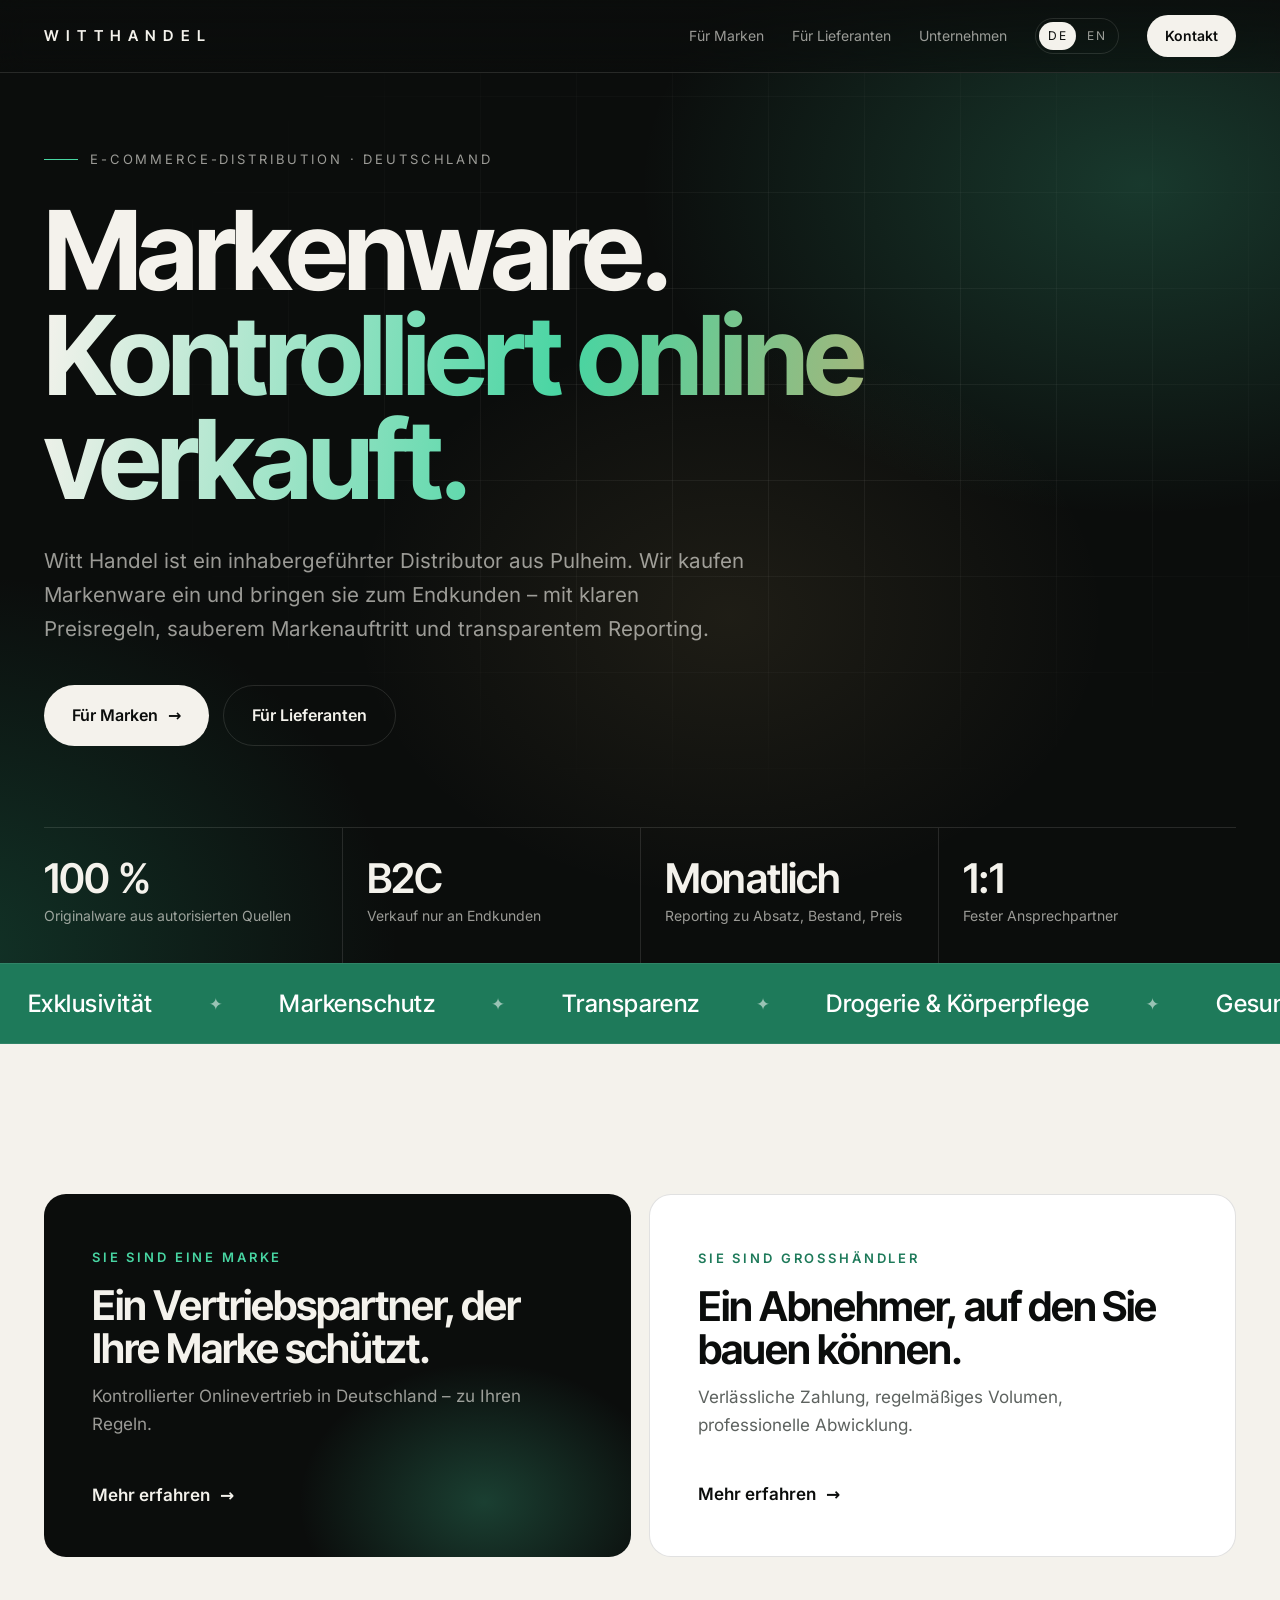
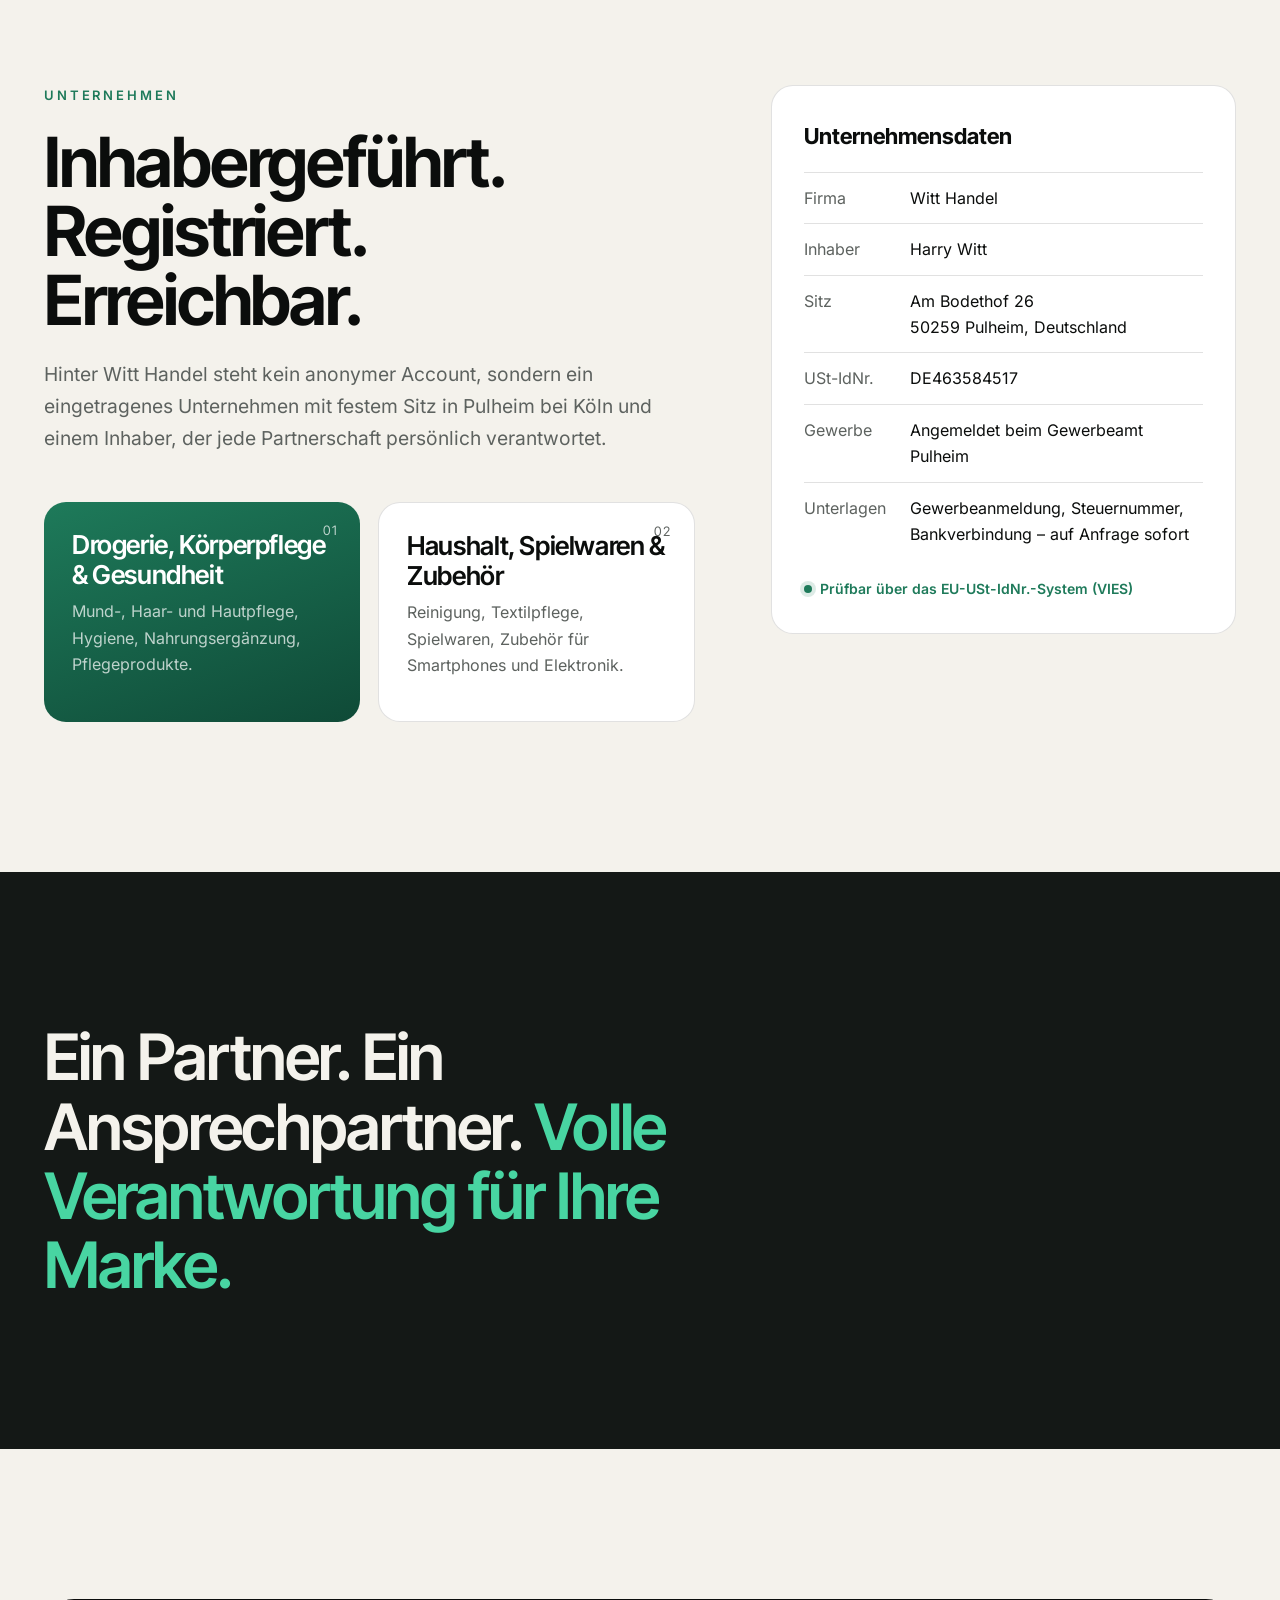
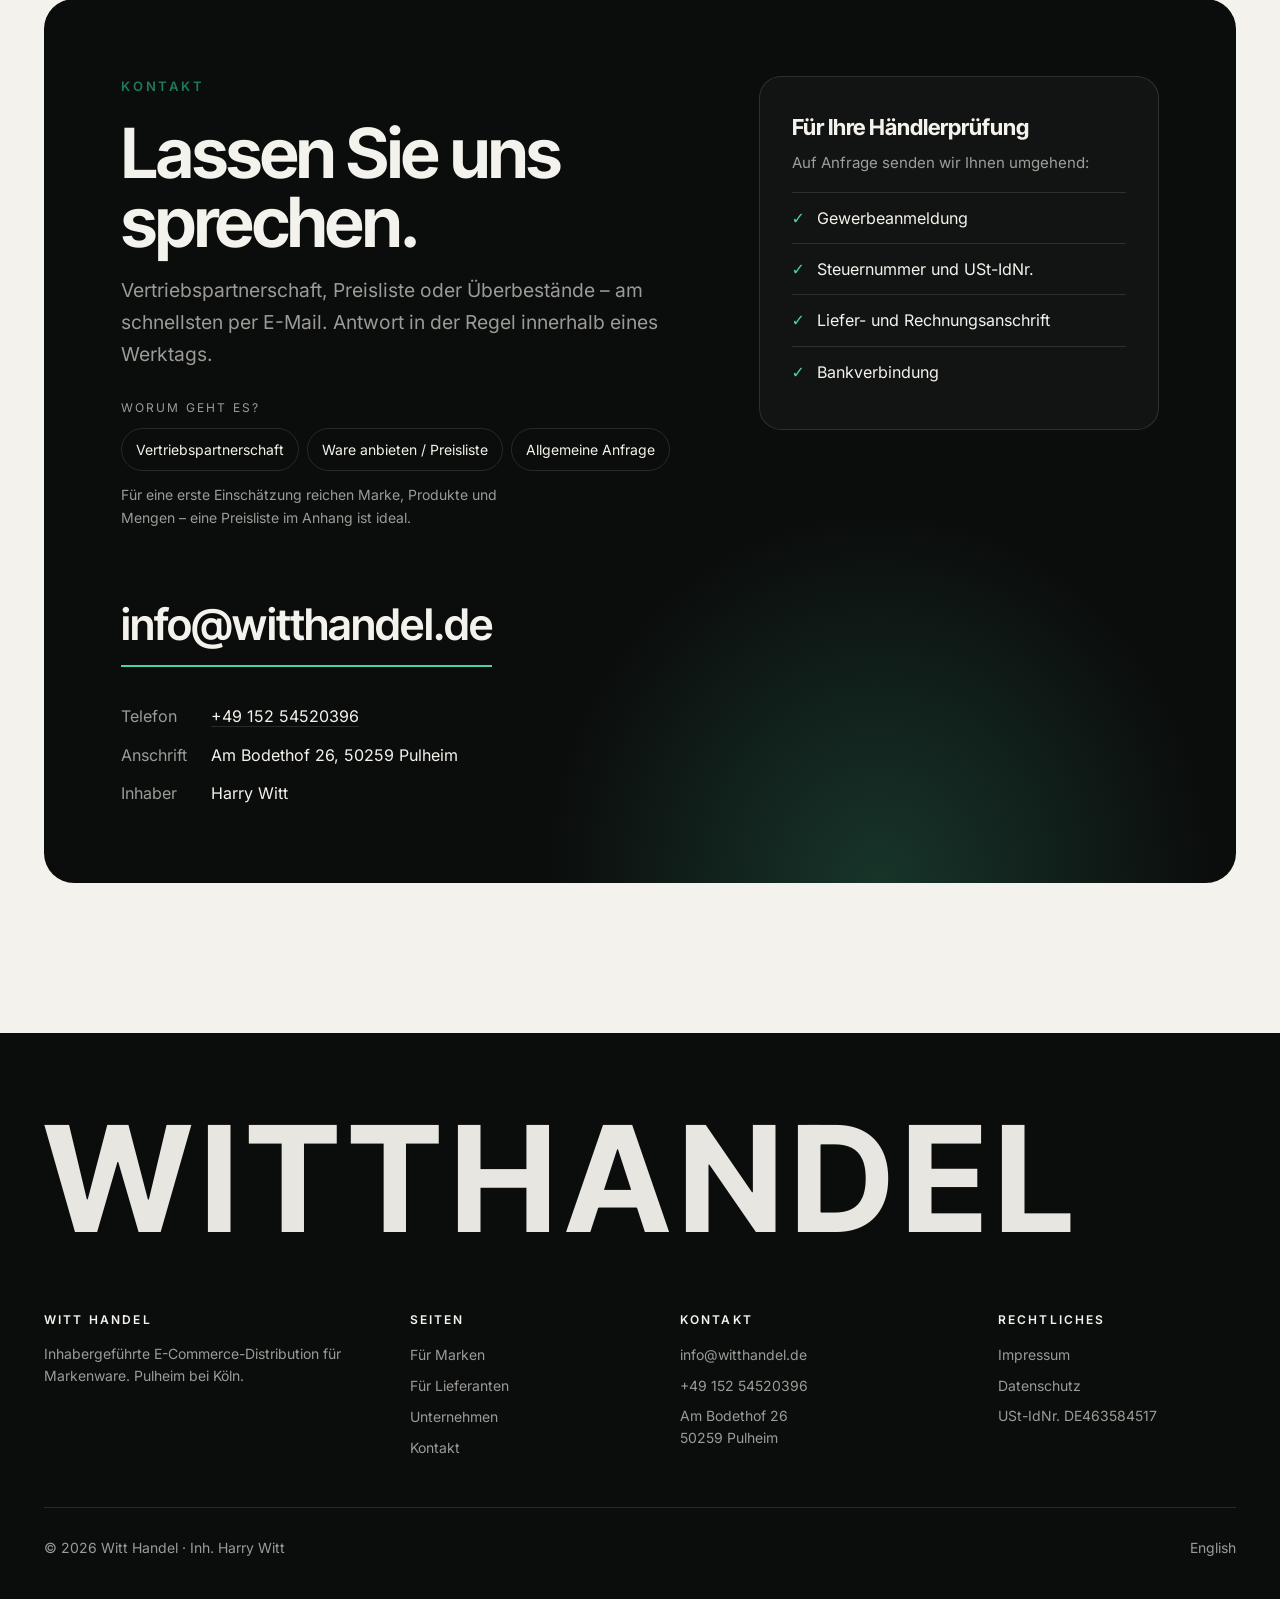
==== index.html @ c0d0d4a0 "Brand offer: exclusive partnership instead of an agreed minimum price An agreed minimum resale price" ====
<!doctype html>
<html lang="de">
<head>
  <meta charset="utf-8">
  <meta name="viewport" content="width=device-width, initial-scale=1">
  <title>Witt Handel – E-Commerce-Distribution für Markenware</title>
  <meta name="description" content="Witt Handel ist ein inhabergeführter E-Commerce-Distributor aus Pulheim: kontrollierter, markenkonformer Vertrieb im deutschen Onlinehandel – für Marken, Hersteller, Großhändler und Distributoren.">
  <meta name="theme-color" content="#0b0d0c">
  <link rel="canonical" href="https://www.witthandel.de/">
  <link rel="alternate" hreflang="de" href="https://www.witthandel.de/">
  <link rel="alternate" hreflang="en" href="https://www.witthandel.de/en/">
  <link rel="icon" href="/favicon.svg" type="image/svg+xml">
  <link rel="preload" href="/fonts/inter-tight.woff2" as="font" type="font/woff2" crossorigin>
  <link rel="stylesheet" href="/style.css?v=20261107b">
  <meta property="og:title" content="Witt Handel – E-Commerce-Distribution für Markenware">
  <meta property="og:description" content="Witt Handel ist ein inhabergeführter E-Commerce-Distributor aus Pulheim: kontrollierter, markenkonformer Vertrieb im deutschen Onlinehandel – für Marken, Hersteller, Großhändler und Distributoren.">
  <meta property="og:type" content="website">
  <meta property="og:site_name" content="Witt Handel">
  <meta property="og:locale" content="de_DE">
  <meta name="twitter:card" content="summary">
  <meta property="og:url" content="https://www.witthandel.de/">
  <script type="application/ld+json">{"@context":"https://schema.org","@type":"Organization","name":"Witt Handel","legalName":"Witt Handel, Inhaber Harry Witt","url":"https://www.witthandel.de/","logo":"https://www.witthandel.de/favicon.svg","description":"Inhabergeführter E-Commerce-Distributor für Markenware aus Pulheim.","vatID":"DE463584517","founder":{"@type":"Person","name":"Harry Witt"},"address":{"@type":"PostalAddress","streetAddress":"Am Bodethof 26","postalCode":"50259","addressLocality":"Pulheim","addressCountry":"DE"},"contactPoint":[{"@type":"ContactPoint","contactType":"sales","email":"info@witthandel.de","telephone":"+49 152 54520396","availableLanguage":["de","en"]}]}</script>
</head>
<body>
<a class="skip" href="#inhalt">Zum Inhalt springen</a>
<header class="site">
  <div class="wrap">
    <a class="wordmark" href="/" aria-label="Witt Handel – Startseite">Witthandel</a>
    <nav class="main" aria-label="Hauptnavigation">
      <a class="hide-m" href="/marken/">Für Marken</a>
      <a class="hide-m" href="/lieferanten/">Für Lieferanten</a>
      <a class="hide-m" href="/#unternehmen">Unternehmen</a>
      <span class="langs" role="group" aria-label="Sprache"><a href="/" hreflang="de" lang="de" class="on" aria-current="true">DE</a><a href="/en/" hreflang="en" lang="en">EN</a></span>
      <a class="cta" href="#kontakt">Kontakt</a>
      <details class="menu-m"><summary aria-label="Menü"><span></span><span></span></summary><div class="menu-panel"><a href="/marken/">Für Marken</a><a href="/lieferanten/">Für Lieferanten</a><a href="/#unternehmen">Unternehmen</a><a href="/#kontakt">Kontakt</a></div></details>
    </nav>
  </div>
</header>

<main id="inhalt">
  <div class="hero">
    <div class="glow" aria-hidden="true"></div>
    <div class="grid-lines" aria-hidden="true"></div>
    <div class="wrap">
      <p class="eyebrow">E-Commerce-Distribution · Deutschland</p>
      <h1>Markenware. <span class="soft">Kontrolliert online verkauft.</span></h1>
      <p class="lead">Witt Handel ist ein inhabergeführter Distributor aus Pulheim. Wir kaufen Markenware ein und bringen sie zum Endkunden – mit klaren Preisregeln, sauberem Markenauftritt und transparentem Reporting.</p>
      <div class="actions">
        <a class="btn light" href="/marken/">Für Marken <span class="arrow" aria-hidden="true">→</span></a>
        <a class="btn outline" href="/lieferanten/">Für Lieferanten</a>
      </div>
      <div class="facts">
        <div><strong>100&nbsp;%</strong><span>Originalware aus autorisierten Quellen</span></div>
        <div><strong>B2C</strong><span>Verkauf nur an Endkunden</span></div>
        <div><strong>Monatlich</strong><span>Reporting zu Absatz, Bestand, Preis</span></div>
        <div><strong>1:1</strong><span>Fester Ansprechpartner</span></div>
      </div>
    </div>
  </div>

  <div class="marquee" aria-hidden="true">
    <div class="track">
      <span>Exklusivität</span><span>Markenschutz</span><span>Transparenz</span><span>Drogerie &amp; Körperpflege</span><span>Gesundheit</span><span>Haushalt</span><span>Spielwaren</span><span>Elektronik-Zubehör</span>
      <span>Exklusivität</span><span>Markenschutz</span><span>Transparenz</span><span>Drogerie &amp; Körperpflege</span><span>Gesundheit</span><span>Haushalt</span><span>Spielwaren</span><span>Elektronik-Zubehör</span>
    </div>
  </div>
  <section style="padding-bottom: 0">
    <div class="wrap paths">
      <a class="path brand" href="/marken/">
        <div><span class="who">Sie sind eine Marke</span><h3>Ein Vertriebspartner, der Ihre Marke schützt.</h3><p>Kontrollierter Onlinevertrieb in Deutschland – zu Ihren Regeln.</p></div>
        <span class="go">Mehr erfahren <span aria-hidden="true">→</span></span>
      </a>
      <a class="path supplier" href="/lieferanten/">
        <div><span class="who">Sie sind Großhändler</span><h3>Ein Abnehmer, auf den Sie bauen können.</h3><p>Verlässliche Zahlung, regelmäßiges Volumen, professionelle Abwicklung.</p></div>
        <span class="go">Mehr erfahren <span aria-hidden="true">→</span></span>
      </a>
    </div>
  </section>
  <section id="unternehmen" style="padding-top: clamp(80px, 10vw, 130px)">
    <div class="wrap">
      <div class="company" style="margin-top: 0">
        <div>
          <p class="kicker">Unternehmen</p>
          <h2>Inhabergeführt. Registriert. Erreichbar.</h2>
          <p class="intro">Hinter Witt Handel steht kein anonymer Account, sondern ein eingetragenes Unternehmen mit festem Sitz in Pulheim bei Köln und einem Inhaber, der jede Partnerschaft persönlich verantwortet.</p>
          <div class="tiles" style="margin-top: 48px; grid-template-columns: repeat(2, 1fr)">
            <div class="tile feature" style="min-height: 220px"><span class="num">01</span><div><h3>Drogerie, Körperpflege &amp; Gesundheit</h3><p>Mund-, Haar- und Hautpflege, Hygiene, Nahrungsergänzung, Pflegeprodukte.</p></div></div>
            <div class="tile" style="min-height: 220px"><span class="num">02</span><div><h3>Haushalt, Spielwaren &amp; Zubehör</h3><p>Reinigung, Textilpflege, Spielwaren, Zubehör für Smartphones und Elektronik.</p></div></div>
          </div>
        </div>
        <div class="facts-box">
          <h3>Unternehmensdaten</h3>
          <dl>
            <dt>Firma</dt><dd>Witt Handel</dd>
            <dt>Inhaber</dt><dd>Harry Witt</dd>
            <dt>Sitz</dt><dd>Am Bodethof 26<br>50259 Pulheim, Deutschland</dd>
            <dt>USt-IdNr.</dt><dd>DE463584517</dd>
            <dt>Gewerbe</dt><dd>Angemeldet beim Gewerbeamt Pulheim</dd>
            <dt>Unterlagen</dt><dd>Gewerbeanmeldung, Steuer&shy;nummer, Bankverbindung – auf Anfrage sofort</dd>
          </dl>
          <span class="badge">Prüfbar über das EU-USt-IdNr.-System (VIES)</span>
        </div>
      </div>
    </div>
  </section>
  <section class="statement">
    <div class="wrap">
      <p class="big">Ein Partner. Ein Ansprechpartner. <em>Volle Verantwortung für Ihre Marke.</em></p>
    </div>
  </section>
  <section id="kontakt">
    <div class="wrap">
      <div class="contact-card">
        <div>
          <p class="kicker">Kontakt</p>
          <h2>Lassen Sie uns sprechen.</h2>
          <p class="intro" style="color: var(--on-dark-muted)">Vertriebspartnerschaft, Preisliste oder Überbestände – am schnellsten per E-Mail. Antwort in der Regel innerhalb eines Werktags.</p>
          <div class="subjects"><p class="subjects-label">Worum geht es?</p><div class="chips"><a href="mailto:info@witthandel.de?subject=Vertriebspartnerschaft%20%E2%80%93%20Anfrage&amp;body=Marke%3A%0AProdukte%20%28EAN%20oder%20Link%29%3A%0AZielmarkt%20/%20Zeitraum%3A%0AAnsprechpartner%3A%0A">Vertriebspartnerschaft</a><a href="mailto:info@witthandel.de?subject=Angebot%20/%20Preisliste%20f%C3%BCr%20Witt%20Handel&amp;body=Firma%3A%0AMarken%20/%20Produkte%20%28EAN%29%3A%0AVerf%C3%BCgbare%20Mengen%20und%20Preise%20%28gern%20als%20Liste%20im%20Anhang%29%3A%0ALieferzeit%20und%20Mindestbestellwert%3A%0A">Ware anbieten / Preisliste</a><a href="mailto:info@witthandel.de?subject=Anfrage%20an%20Witt%20Handel">Allgemeine Anfrage</a></div><p class="subjects-hint">Für eine erste Einschätzung reichen Marke, Produkte und Mengen – eine Preisliste im Anhang ist ideal.</p></div>
          <a class="mail-big" href="mailto:info@witthandel.de?subject=Anfrage%20Zusammenarbeit">info@witthandel.de</a>
          <dl class="details">
            <dt>Telefon</dt><dd><a href="tel:+4915254520396">+49 152 54520396</a></dd>
            <dt>Anschrift</dt><dd>Am Bodethof 26, 50259 Pulheim</dd>
            <dt>Inhaber</dt><dd>Harry Witt</dd>
          </dl>
        </div>
        <div class="check">
          <h3>Für Ihre Händlerprüfung</h3>
          <p>Auf Anfrage senden wir Ihnen umgehend:</p>
          <ul>
            <li>Gewerbeanmeldung</li>
            <li>Steuernummer und USt-IdNr.</li>
            <li>Liefer- und Rechnungsanschrift</li>
            <li>Bankverbindung</li>
          </ul>
        </div>
      </div>
    </div>
  </section>
</main>

<footer class="site">
  <div class="wrap">
    <p class="big-mark" aria-hidden="true">WITTHANDEL</p>
    <div class="cols">
      <div><p class="f-title">Witt Handel</p><p>Inhabergeführte E-Commerce-Distribution für Markenware. Pulheim bei Köln.</p></div>
      <div><p class="f-title">Seiten</p><a href="/marken/">Für Marken</a><a href="/lieferanten/">Für Lieferanten</a><a href="/#unternehmen">Unternehmen</a><a href="/#kontakt">Kontakt</a></div>
      <div><p class="f-title">Kontakt</p><a href="mailto:info@witthandel.de">info@witthandel.de</a><a href="tel:+4915254520396">+49 152 54520396</a><p>Am Bodethof 26<br>50259 Pulheim</p></div>
      <div><p class="f-title">Rechtliches</p><a href="/impressum.html">Impressum</a><a href="/datenschutz.html">Datenschutz</a><p>USt-IdNr. DE463584517</p></div>
    </div>
    <div class="row">
      <span>© 2026 Witt Handel · Inh. Harry Witt</span>
      <span><a href="/en/" hreflang="en" lang="en">English</a></span>
    </div>
  </div>
</footer>
<script src="/mail.js?v=20261107b" defer></script>
</body>
</html>
---- style.css ----
/* WITTHANDEL – one stylesheet. Fonts are hosted on this site (no Google, nothing loaded from third parties). */
@font-face { font-family: "Inter"; src: url("/fonts/inter.woff2") format("woff2"); font-weight: 100 900; font-display: swap; }
@font-face { font-family: "Inter Tight"; src: url("/fonts/inter-tight.woff2") format("woff2"); font-weight: 100 900; font-display: swap; }

:root {
  --ink: #0b0d0c;
  --ink-2: #141816;
  --ink-3: #1d2220;
  --paper: #f4f2ec;
  --paper-2: #ebe8df;
  --white: #ffffff;
  --text: #0b0d0c;
  --muted: #5d625f;
  --line: rgba(11, 13, 12, .12);
  --on-dark: #f4f2ec;
  --on-dark-muted: rgba(244, 242, 236, .62);
  --line-dark: rgba(244, 242, 236, .12);
  --accent: #1e7a5a;
  --accent-bright: #48d5a2;
  --gold: #c9a96a;
  --radius: 22px;
  --max: 1240px;
  --display: "Inter Tight", "Inter", system-ui, -apple-system, "Segoe UI", Roboto, Arial, sans-serif;
  --body: "Inter", system-ui, -apple-system, "Segoe UI", Roboto, Arial, sans-serif;
}
* { box-sizing: border-box; }
html { -webkit-text-size-adjust: 100%; scroll-behavior: smooth; scroll-padding-top: 84px; }
body { margin: 0; background: var(--paper); color: var(--text); font: 17px/1.65 var(--body); -webkit-font-smoothing: antialiased; }
img, svg { display: block; }
a { color: inherit; }
::selection { background: var(--accent-bright); color: var(--ink); }
:focus-visible { outline: 2px solid var(--accent-bright); outline-offset: 3px; border-radius: 6px; }
.wrap { max-width: var(--max); margin: 0 auto; padding-left: 24px; padding-right: 24px; }
.skip { position: absolute; left: -999px; top: 8px; background: var(--white); color: var(--ink); padding: 8px 12px; z-index: 50; }
.skip:focus { left: 8px; }

/* ---------- Header ---------- */
header.site { position: fixed; inset: 0 0 auto 0; z-index: 30; color: var(--on-dark);
  background: linear-gradient(to bottom, rgba(11,13,12,.85), rgba(11,13,12,.55)); backdrop-filter: blur(14px) saturate(1.2);
  -webkit-backdrop-filter: blur(14px) saturate(1.2); border-bottom: 1px solid var(--line-dark); }
header.site .wrap { display: flex; align-items: center; justify-content: space-between; gap: 20px; height: 72px; }
.wordmark { font-family: var(--display); font-weight: 600; font-size: 15px; letter-spacing: .48em; text-decoration: none;
  text-transform: uppercase; white-space: nowrap; margin-right: -.48em; }
nav.main { display: flex; align-items: center; gap: 28px; font-size: 14px; }
nav.main a { text-decoration: none; color: var(--on-dark-muted); transition: color .2s; }
nav.main a:hover { color: var(--on-dark); }
nav.main .lang { font-size: 12px; letter-spacing: .14em; border: 1px solid var(--line-dark); border-radius: 999px; padding: 5px 11px; color: var(--on-dark); }
nav.main .cta { color: var(--ink); background: var(--on-dark); border-radius: 999px; padding: 9px 18px; font-weight: 600; }
nav.main .cta:hover { color: var(--ink); background: var(--white); }
@media (max-width: 860px) { nav.main a.hide-m { display: none; } nav.main { gap: 12px; } .wordmark { font-size: 13px; letter-spacing: .38em; margin-right: -.38em; } }
@media (max-width: 400px) { nav.main .cta { display: none; } }

/* ---------- Buttons ---------- */
.btn { display: inline-flex; align-items: center; gap: 10px; padding: 16px 28px; border-radius: 999px; font-weight: 600;
  font-size: 16px; text-decoration: none; transition: transform .2s, background .2s, color .2s, border-color .2s; }
.btn .arrow { transition: transform .2s; }
.btn:hover .arrow { transform: translateX(4px); }
.btn.light { background: var(--on-dark); color: var(--ink); }
.btn.light:hover { background: var(--white); }
.btn.outline { border: 1px solid var(--line-dark); color: var(--on-dark); }
.btn.outline:hover { border-color: var(--on-dark-muted); }
.btn.dark { background: var(--ink); color: var(--on-dark); }
.btn.dark:hover { background: var(--ink-3); }

/* ---------- Hero ---------- */
.hero { position: relative; overflow: hidden; background: var(--ink); color: var(--on-dark); min-height: 100svh;
  display: flex; flex-direction: column; justify-content: flex-end; padding-top: 140px; isolation: isolate; }
.hero .glow { position: absolute; inset: -20%; z-index: -2; pointer-events: none;
  background:
    radial-gradient(40% 35% at 78% 28%, rgba(72, 213, 162, .22), transparent 70%),
    radial-gradient(35% 40% at 12% 85%, rgba(30, 122, 90, .35), transparent 70%),
    radial-gradient(30% 30% at 55% 60%, rgba(201, 169, 106, .10), transparent 70%);
  animation: drift 22s ease-in-out infinite alternate; }
.hero .grid-lines { position: absolute; inset: 0; z-index: -1; pointer-events: none; opacity: .5;
  background-image: linear-gradient(var(--line-dark) 1px, transparent 1px), linear-gradient(90deg, var(--line-dark) 1px, transparent 1px);
  background-size: 96px 96px; mask-image: radial-gradient(70% 60% at 60% 40%, #000 20%, transparent 75%);
  -webkit-mask-image: radial-gradient(70% 60% at 60% 40%, #000 20%, transparent 75%); }
@keyframes drift { from { transform: translate3d(0, 0, 0) scale(1); } to { transform: translate3d(-4%, 3%, 0) scale(1.08); } }
.eyebrow { display: inline-flex; align-items: center; gap: 12px; font-size: 13px; letter-spacing: .22em; text-transform: uppercase;
  color: var(--on-dark-muted); margin: 0 0 28px; }
.eyebrow::before { content: ""; width: 34px; height: 1px; background: var(--accent-bright); }
.hero h1 { font-family: var(--display); font-weight: 700; font-size: clamp(46px, 8.6vw, 128px); line-height: .95;
  letter-spacing: -.035em; margin: 0 0 32px; max-width: 13ch; }
.hero h1 .soft { display: block; color: transparent; background: linear-gradient(100deg, var(--on-dark) 0%, var(--accent-bright) 55%, var(--gold) 100%);
  -webkit-background-clip: text; background-clip: text; }
.hero > .wrap { width: 100%; }
.hero .lead { font-size: clamp(18px, 1.6vw, 21px); color: var(--on-dark-muted); max-width: 54ch; margin: 0 0 40px; }
.hero .actions { display: flex; flex-wrap: wrap; gap: 14px; }
.facts { margin-top: clamp(56px, 9vh, 110px); border-top: 1px solid var(--line-dark); display: grid; grid-template-columns: repeat(4, 1fr); }
.facts div { padding: 28px 24px 34px 0; }
.facts div + div { padding-left: 24px; border-left: 1px solid var(--line-dark); }
.facts strong { display: block; font-family: var(--display); font-size: clamp(28px, 3.2vw, 44px); font-weight: 600; letter-spacing: -.02em; line-height: 1.1; }
.facts span { color: var(--on-dark-muted); font-size: 14px; }
@media (max-width: 860px) { .facts { grid-template-columns: 1fr 1fr; } .facts div:nth-child(3) { padding-left: 0; border-left: 0; }
  .facts div:nth-child(n+3) { border-top: 1px solid var(--line-dark); } }

/* ---------- Marquee ---------- */
.marquee { background: var(--accent); color: var(--white); overflow: hidden; white-space: nowrap; border-block: 1px solid rgba(255,255,255,.08); }
.marquee .track { display: inline-flex; gap: 0; padding: 20px 0; animation: scroll 38s linear infinite; }
.marquee span { font-family: var(--display); font-size: clamp(18px, 2vw, 24px); font-weight: 500; letter-spacing: .02em; padding: 0 28px; }
.marquee span::after { content: "✦"; margin-left: 56px; opacity: .55; font-size: .7em; vertical-align: middle; }
@keyframes scroll { to { transform: translateX(-50%); } }

/* ---------- Sections ---------- */
section { padding: clamp(80px, 12vw, 150px) 0; }
.kicker { font-size: 13px; letter-spacing: .22em; text-transform: uppercase; color: var(--accent); margin: 0 0 22px; font-weight: 600; }
.dark .kicker { color: var(--accent-bright); }
h2 { font-family: var(--display); font-weight: 650; font-size: clamp(36px, 5.4vw, 76px); line-height: 1; letter-spacing: -.03em; margin: 0 0 24px; }
.intro { font-size: clamp(18px, 1.5vw, 20px); color: var(--muted); max-width: 56ch; margin: 0; }
.dark { background: var(--ink); color: var(--on-dark); }
.dark .intro { color: var(--on-dark-muted); }

/* Brands: sticky title + numbered list */
.split { display: grid; grid-template-columns: 5fr 7fr; gap: clamp(40px, 7vw, 110px); align-items: start; }
.split .sticky { position: sticky; top: 120px; }
@media (max-width: 900px) { .split { grid-template-columns: 1fr; } .split .sticky { position: static; } }
.numbered { list-style: none; margin: 0; padding: 0; border-top: 1px solid var(--line); }
.dark .numbered { border-color: var(--line-dark); }
.numbered li { display: grid; grid-template-columns: 76px 1fr; gap: 12px; padding: 34px 0; border-bottom: 1px solid var(--line); }
.dark .numbered li { border-color: var(--line-dark); }
.numbered .n { font-family: var(--display); font-size: 15px; color: var(--accent-bright); font-weight: 600; padding-top: 8px; letter-spacing: .08em; }
.numbered h3 { font-family: var(--display); font-size: clamp(24px, 2.4vw, 32px); font-weight: 600; letter-spacing: -.015em; margin: 0 0 8px; line-height: 1.15; }
.numbered p { margin: 0; color: var(--on-dark-muted); max-width: 52ch; }

/* Range tiles */
.head-row { display: flex; flex-wrap: wrap; justify-content: space-between; align-items: end; gap: 24px; margin-bottom: 56px; }
.tiles { display: grid; gap: 18px; grid-template-columns: repeat(4, 1fr); }
@media (max-width: 1000px) { .tiles { grid-template-columns: 1fr 1fr; } }
@media (max-width: 560px) { .tiles { grid-template-columns: 1fr; } }
.tile { position: relative; overflow: hidden; border-radius: var(--radius); padding: 28px; min-height: 330px; display: flex; flex-direction: column;
  justify-content: space-between; background: var(--white); border: 1px solid var(--line); transition: transform .3s, box-shadow .3s; }
.tile:hover { transform: translateY(-4px); box-shadow: 0 24px 60px -30px rgba(11,13,12,.35); }
.tile .ico { width: 64px; height: 64px; border-radius: 18px; display: grid; place-items: center; color: var(--accent); background: rgba(30,122,90,.09); }
.tile .ico svg { width: 30px; height: 30px; }
.tile .num { position: absolute; right: 22px; top: 18px; font-family: var(--display); font-size: 13px; color: var(--muted); letter-spacing: .1em; }
.tile h3 { font-family: var(--display); font-size: 26px; font-weight: 600; letter-spacing: -.015em; margin: 0 0 8px; line-height: 1.15; }
.tile p { margin: 0; color: var(--muted); font-size: 16px; }
.tile.feature { background: linear-gradient(160deg, var(--accent) 0%, #0f4a37 100%); color: var(--white); border: 0; }
.tile.feature p, .tile.feature .num { color: rgba(255,255,255,.72); }
.tile.feature .ico { background: rgba(255,255,255,.12); color: var(--white); }

/* Suppliers: promises + timeline */
.promises { display: grid; grid-template-columns: repeat(4, 1fr); gap: 0; border-top: 1px solid var(--line); margin-top: 56px; }
.promises div { padding: 32px 28px 8px 0; }
.promises div + div { padding-left: 28px; border-left: 1px solid var(--line); }
.promises h3 { font-family: var(--display); font-size: 21px; font-weight: 600; margin: 0 0 8px; letter-spacing: -.01em; }
.promises p { margin: 0; color: var(--muted); font-size: 16px; }
@media (max-width: 900px) { .promises { grid-template-columns: 1fr 1fr; } .promises div:nth-child(3) { padding-left: 0; border-left: 0; } }
@media (max-width: 560px) { .promises { grid-template-columns: 1fr; } .promises div, .promises div + div { padding-left: 0; border-left: 0; border-bottom: 1px solid var(--line); padding-bottom: 28px; } }
.timeline { list-style: none; margin: 88px 0 0; padding: 0; display: grid; grid-template-columns: repeat(4, 1fr); gap: 24px; counter-reset: t; }
.timeline li { counter-increment: t; position: relative; padding-top: 64px; }
.timeline li::before { content: "0" counter(t); position: absolute; top: 0; left: 0; width: 44px; height: 44px; border-radius: 50%;
  display: grid; place-items: center; background: var(--ink); color: var(--on-dark); font-family: var(--display); font-weight: 600; font-size: 14px; }
.timeline li::after { content: ""; position: absolute; top: 22px; left: 56px; right: -12px; height: 1px; background: var(--line); }
.timeline li:last-child::after { display: none; }
.timeline strong { display: block; font-family: var(--display); font-size: 21px; font-weight: 600; margin-bottom: 6px; }
.timeline span { color: var(--muted); font-size: 16px; }
@media (max-width: 900px) { .timeline { grid-template-columns: 1fr 1fr; row-gap: 40px; } .timeline li::after { display: none; } }
@media (max-width: 560px) { .timeline { grid-template-columns: 1fr; } }

/* Statement band */
.statement { background: var(--ink-2); color: var(--on-dark); text-align: left; }
.statement p.big { font-family: var(--display); font-size: clamp(32px, 5vw, 68px); font-weight: 600; line-height: 1.08; letter-spacing: -.03em; margin: 0; max-width: 20ch; }
.statement p.big em { font-style: normal; color: var(--accent-bright); }

/* Contact */
.contact-card { border-radius: calc(var(--radius) + 8px); background: var(--ink); color: var(--on-dark); padding: clamp(32px, 6vw, 80px);
  display: grid; grid-template-columns: 7fr 5fr; gap: clamp(32px, 6vw, 80px); position: relative; overflow: hidden; isolation: isolate; }
.contact-card::before { content: ""; position: absolute; inset: auto -10% -60% 30%; height: 120%; z-index: -1;
  background: radial-gradient(50% 50% at 50% 50%, rgba(72,213,162,.20), transparent 70%); }
@media (max-width: 900px) { .contact-card { grid-template-columns: 1fr; } }
.contact-card h2 { margin-bottom: 18px; }
.mail-big { display: inline-block; font-family: var(--display); font-size: clamp(24px, 3.4vw, 44px); font-weight: 600; letter-spacing: -.02em;
  text-decoration: none; border-bottom: 2px solid var(--accent-bright); padding-bottom: 4px; margin: 28px 0 36px; word-break: break-word; }
.mail-big:hover { color: var(--accent-bright); }
.details { margin: 0; display: grid; grid-template-columns: max-content 1fr; gap: 12px 24px; font-size: 16px; }
.details dt { color: var(--on-dark-muted); }
.details dd { margin: 0; }
.details a { text-decoration: none; border-bottom: 1px solid var(--line-dark); }
.check { border: 1px solid var(--line-dark); border-radius: var(--radius); padding: 32px; align-self: start; background: rgba(255,255,255,.03); }
.check h3 { font-family: var(--display); font-size: 22px; margin: 0 0 6px; }
.check p { margin: 0 0 16px; color: var(--on-dark-muted); font-size: 15px; }
.check ul { list-style: none; margin: 0; padding: 0; }
.check li { padding: 12px 0; border-top: 1px solid var(--line-dark); display: flex; gap: 12px; align-items: center; font-size: 16px; }
.check li::before { content: "✓"; color: var(--accent-bright); font-weight: 700; }

/* Footer */
footer.site { background: var(--ink); color: var(--on-dark-muted); padding: 80px 0 40px; font-size: 14px; overflow: hidden; }
footer.site .big-mark { font-family: var(--display); font-weight: 700; color: var(--on-dark); font-size: clamp(40px, 11.5vw, 170px);
  letter-spacing: .06em; line-height: .9; margin: 0 0 56px; white-space: nowrap; opacity: .95; }
footer.site .row { display: flex; flex-wrap: wrap; justify-content: space-between; gap: 16px 32px; border-top: 1px solid var(--line-dark); padding-top: 28px; }
footer.site a { color: var(--on-dark-muted); text-decoration: none; margin-left: 22px; }
footer.site a:first-child { margin-left: 0; }
footer.site a:hover { color: var(--on-dark); }

/* Legal pages */
body.legal-page { background: var(--paper); }
body.legal-page header.site { background: var(--ink); }
.legal { padding-top: 150px; padding-bottom: 110px; max-width: 820px; }
.legal h1 { hyphens: auto; -webkit-hyphens: auto; overflow-wrap: anywhere; font-family: var(--display); font-size: clamp(34px, 6vw, 72px); letter-spacing: -.03em; line-height: 1; margin: 0 0 40px; }
.legal h2 { font-family: var(--display); font-size: 22px; letter-spacing: -.01em; margin: 40px 0 10px; line-height: 1.2; }
.legal p, .legal li { color: #2b2f2d; overflow-wrap: anywhere; }
.legal a { color: var(--accent); }
.legal .note { color: var(--muted); font-size: 15px; }

@media (prefers-reduced-motion: reduce) {
  html { scroll-behavior: auto; }
  .hero .glow, .marquee .track { animation: none; }
  .tile, .btn, .btn .arrow { transition: none; }
}

/* ---------- Two paths (brand / supplier) ---------- */
.paths { display: grid; grid-template-columns: 1fr 1fr; gap: 18px; }
@media (max-width: 800px) { .paths { grid-template-columns: 1fr; } }
.path { position: relative; display: flex; flex-direction: column; justify-content: space-between; gap: 40px; min-height: 300px;
  padding: clamp(28px, 4vw, 48px); border-radius: var(--radius); text-decoration: none; overflow: hidden; isolation: isolate;
  transition: transform .3s, box-shadow .3s; }
.path:hover { transform: translateY(-4px); box-shadow: 0 30px 70px -36px rgba(11,13,12,.45); }
.path.brand { background: var(--ink); color: var(--on-dark); }
.path.brand::before { content: ""; position: absolute; inset: 30% -20% -40% 30%; z-index: -1; background: radial-gradient(50% 50% at 50% 50%, rgba(72,213,162,.25), transparent 70%); }
.path.supplier { background: var(--white); color: var(--text); border: 1px solid var(--line); }
.path .who { font-size: 13px; letter-spacing: .22em; text-transform: uppercase; font-weight: 600; color: var(--accent); }
.path.brand .who { color: var(--accent-bright); }
.path h3 { font-family: var(--display); font-size: clamp(28px, 3.2vw, 44px); line-height: 1.05; letter-spacing: -.025em; margin: 14px 0 12px; font-weight: 650; }
.path p { margin: 0; color: var(--muted); max-width: 40ch; }
.path.brand p { color: var(--on-dark-muted); }
.path .go { font-weight: 600; display: inline-flex; gap: 10px; align-items: center; }
.path .go span { transition: transform .2s; }
.path:hover .go span { transform: translateX(5px); }

/* ---------- Comparison ---------- */
.compare { margin-top: 72px; border-radius: var(--radius); overflow: hidden; border: 1px solid var(--line-dark); }
.compare .row { display: grid; grid-template-columns: 1.1fr 1.4fr 1.4fr; }
.compare .row > div { padding: 20px 24px; border-top: 1px solid var(--line-dark); font-size: 16px; }
.compare .row:first-child > div { border-top: 0; font-size: 12px; letter-spacing: .18em; text-transform: uppercase; font-weight: 600; color: var(--on-dark-muted); }
.compare .row > div:nth-child(1) { color: var(--on-dark); font-weight: 600; }
.compare .row > div:nth-child(2) { color: var(--on-dark-muted); }
.compare .row > div:nth-child(2)::before { content: "✕  "; color: #d9826b; font-weight: 700; }
.compare .row > div:nth-child(3) { background: rgba(72,213,162,.07); color: var(--on-dark); }
.compare .row > div:nth-child(3)::before { content: "✓  "; color: var(--accent-bright); font-weight: 700; }
.compare .row:first-child > div::before { content: none; }
.compare .row:first-child > div:nth-child(3) { color: var(--accent-bright); }
@media (max-width: 760px) {
  .compare .row { grid-template-columns: 1fr; }
  .compare .row:first-child { display: none; }
  .compare .row > div:nth-child(1) { padding-bottom: 6px; }
  .compare .row > div:nth-child(2), .compare .row > div:nth-child(3) { border-top: 0; padding-top: 8px; }
}

/* six commitments grid (dark) */
.commit { display: grid; grid-template-columns: repeat(3, 1fr); gap: 0; margin-top: 64px; border-top: 1px solid var(--line-dark); }
.commit > div { padding: 36px 32px 36px 0; border-bottom: 1px solid var(--line-dark); }
.commit > div:not(:nth-child(3n+1)) { padding-left: 32px; border-left: 1px solid var(--line-dark); }
.commit .n { font-family: var(--display); color: var(--accent-bright); font-size: 14px; letter-spacing: .1em; font-weight: 600; }
.commit h3 { font-family: var(--display); font-size: 24px; font-weight: 600; letter-spacing: -.015em; margin: 14px 0 8px; line-height: 1.15; }
.commit p { margin: 0; color: var(--on-dark-muted); font-size: 16px; }
@media (max-width: 960px) { .commit { grid-template-columns: 1fr 1fr; } .commit > div:not(:nth-child(3n+1)) { padding-left: 0; border-left: 0; }
  .commit > div:nth-child(even) { padding-left: 28px; border-left: 1px solid var(--line-dark); } }
@media (max-width: 600px) { .commit { grid-template-columns: 1fr; } .commit > div:nth-child(even) { padding-left: 0; border-left: 0; } }

/* steps on dark */
.dark .timeline li::before { background: var(--on-dark); color: var(--ink); }
.dark .timeline li::after { background: var(--line-dark); }
.dark .timeline span { color: var(--on-dark-muted); }

/* extra offer band */
.offer { margin-top: 72px; display: grid; grid-template-columns: auto 1fr auto; gap: 28px; align-items: center; padding: 32px 36px;
  border-radius: var(--radius); background: linear-gradient(120deg, rgba(30,122,90,.35), rgba(201,169,106,.12)); border: 1px solid var(--line-dark); }
.offer .tag { font-size: 12px; letter-spacing: .2em; text-transform: uppercase; font-weight: 600; color: var(--gold); white-space: nowrap; }
.offer p { margin: 0; color: var(--on-dark); font-size: 18px; }
.offer p small { display: block; color: var(--on-dark-muted); font-size: 15px; margin-top: 4px; }
@media (max-width: 800px) { .offer { grid-template-columns: 1fr; } }

/* company facts (legitimacy) */
.company { display: grid; grid-template-columns: 7fr 5fr; gap: clamp(32px, 6vw, 80px); align-items: start; margin-top: 72px; }
@media (max-width: 900px) { .company { grid-template-columns: 1fr; } }
.facts-box { background: var(--white); border: 1px solid var(--line); border-radius: var(--radius); padding: 32px; }
.facts-box h3 { font-family: var(--display); font-size: 22px; margin: 0 0 18px; }
.facts-box dl { margin: 0; display: grid; grid-template-columns: max-content 1fr; gap: 0; }
.facts-box dt, .facts-box dd { padding: 12px 0; border-top: 1px solid var(--line); margin: 0; font-size: 16px; }
.facts-box dt { color: var(--muted); padding-right: 24px; }
.facts-box .badge { display: inline-flex; align-items: center; gap: 8px; margin-top: 18px; font-size: 14px; color: var(--accent); font-weight: 600; }
.facts-box .badge::before { content: ""; width: 8px; height: 8px; border-radius: 50%; background: var(--accent); box-shadow: 0 0 0 4px rgba(30,122,90,.15); }

/* ---------- Grand slam offer ---------- */
.gso { background: radial-gradient(80% 60% at 85% 0%, rgba(72,213,162,.16), transparent 60%), var(--ink); color: var(--on-dark); }
.gso-head { display: grid; grid-template-columns: 7fr 5fr; gap: clamp(32px, 6vw, 80px); align-items: end; margin-bottom: 56px; }
@media (max-width: 900px) { .gso-head { grid-template-columns: 1fr; } }
.gso .seats { display: inline-flex; align-items: center; gap: 10px; font-size: 14px; color: var(--gold); border: 1px solid rgba(201,169,106,.35);
  border-radius: 999px; padding: 8px 16px; }
.gso .seats::before { content: ""; width: 8px; height: 8px; border-radius: 50%; background: var(--gold); animation: pulse 2s ease-in-out infinite; }
@keyframes pulse { 50% { opacity: .35; } }
.stack { list-style: none; margin: 0; padding: 0; border-radius: var(--radius); overflow: hidden; border: 1px solid var(--line-dark); }
.stack li { display: grid; grid-template-columns: 56px 1fr auto; gap: 18px; align-items: center; padding: 24px 28px; border-top: 1px solid var(--line-dark); }
.stack li:first-child { border-top: 0; background: linear-gradient(90deg, rgba(72,213,162,.14), transparent 70%); }
.stack .ic { width: 44px; height: 44px; border-radius: 12px; display: grid; place-items: center; background: rgba(72,213,162,.12); color: var(--accent-bright); font-weight: 700; }
.stack h3 { font-family: var(--display); font-size: 21px; font-weight: 600; margin: 0 0 4px; letter-spacing: -.01em; }
.stack p { margin: 0; color: var(--on-dark-muted); font-size: 16px; }
.stack .val { font-family: var(--display); font-weight: 600; font-size: 15px; color: var(--accent-bright); white-space: nowrap; text-align: right; }
.stack .total { background: rgba(255,255,255,.04); }
.stack .total h3 { font-size: 24px; }
.stack .total .val { font-size: 28px; color: var(--on-dark); }
@media (max-width: 640px) { .stack li { grid-template-columns: 44px 1fr; } .stack .val { grid-column: 2; text-align: left; } }
.guarantees { display: grid; grid-template-columns: 1fr 1fr; gap: 18px; margin-top: 18px; }
@media (max-width: 760px) { .guarantees { grid-template-columns: 1fr; } }
.guarantee { border-radius: var(--radius); padding: 30px; border: 1px solid rgba(201,169,106,.35); background: linear-gradient(150deg, rgba(201,169,106,.12), transparent 60%);
  display: grid; grid-template-columns: 56px 1fr; gap: 18px; }
.guarantee .seal { width: 56px; height: 56px; border-radius: 50%; border: 1.5px solid var(--gold); display: grid; place-items: center; color: var(--gold); }
.guarantee .seal svg { width: 26px; height: 26px; }
.guarantee h3 { font-family: var(--display); font-size: 22px; font-weight: 600; margin: 0 0 6px; }
.guarantee p { margin: 0; color: var(--on-dark-muted); font-size: 16px; }
.gso-cta { margin-top: 48px; display: flex; flex-wrap: wrap; gap: 16px 28px; align-items: center; }
.gso-cta small { color: var(--on-dark-muted); font-size: 14px; }
nav.main a.active { color: var(--on-dark); }

/* ---------- Details (07.11.2026) ---------- */
/* language switch: both languages, the current one highlighted */
nav.main .langs { display: inline-flex; border: 1px solid var(--line-dark); border-radius: 999px; padding: 3px; gap: 2px; }
nav.main .langs a { font-size: 12px; letter-spacing: .12em; padding: 4px 9px; border-radius: 999px; color: var(--on-dark-muted); }
nav.main .langs a.on { background: var(--on-dark); color: var(--ink); }
/* current page in the navigation */
nav.main a.active { color: var(--on-dark); position: relative; }
nav.main a.active::after { content: ""; position: absolute; left: 0; right: 0; bottom: -8px; height: 2px; border-radius: 2px;
  background: var(--accent-bright); }
/* mobile menu (no JavaScript: a details element) */
.menu-m { display: none; position: relative; }
.menu-m summary { list-style: none; cursor: pointer; width: 40px; height: 40px; border: 1px solid var(--line-dark); border-radius: 50%;
  display: grid; place-content: center; gap: 5px; }
.menu-m summary::-webkit-details-marker { display: none; }
.menu-m summary span { display: block; width: 16px; height: 1.5px; background: var(--on-dark); transition: transform .2s; }
.menu-m[open] summary span:first-child { transform: translateY(3.25px) rotate(45deg); }
.menu-m[open] summary span:last-child { transform: translateY(-3.25px) rotate(-45deg); }
.menu-panel { position: absolute; right: 0; top: 52px; min-width: 220px; background: var(--ink); border: 1px solid var(--line-dark);
  border-radius: 16px; padding: 8px; box-shadow: 0 24px 48px rgba(0,0,0,.35); }
.menu-panel a { display: block; padding: 12px 14px; border-radius: 10px; color: var(--on-dark) !important; font-size: 16px; }
.menu-panel a:hover { background: rgba(255,255,255,.06); }
@media (max-width: 860px) { .menu-m { display: block; } nav.main .cta { display: none; } }
@media (max-width: 560px) { .hero .actions .btn { width: 100%; justify-content: center; } }
/* contact: pick a subject (opens an email with the subject and what to include) */
.subjects { margin: 28px 0 32px; }
.subjects-label { font-size: 12px; letter-spacing: .18em; text-transform: uppercase; color: var(--on-dark-muted); margin: 0 0 10px; }
.chips { display: flex; flex-wrap: wrap; gap: 8px; }
.chips a { text-decoration: none; font-size: 14px; padding: 9px 14px; border-radius: 999px; border: 1px solid var(--line-dark);
  color: var(--on-dark); transition: border-color .2s, background .2s; }
.chips a:hover { border-color: var(--accent-bright); background: rgba(72,213,162,.08); }
.subjects-hint { font-size: 14px; color: var(--on-dark-muted); margin: 12px 0 0; max-width: 46ch; }
/* small print under an offer */
.fine { font-size: 13px; line-height: 1.6; color: var(--on-dark-muted); max-width: 72ch; margin-top: 40px; opacity: .85; }
#lieferanten .fine, #suppliers .fine { color: var(--muted); }
/* footer columns */
footer.site .cols { display: grid; grid-template-columns: 1.4fr 1fr 1.2fr 1fr; gap: 32px; padding: 8px 0 40px; }
@media (max-width: 860px) { footer.site .cols { grid-template-columns: 1fr 1fr; } }
@media (max-width: 480px) { footer.site .cols { grid-template-columns: 1fr; } }
footer.site .cols a { display: block; margin: 0 0 8px; }
footer.site .cols p { margin: 0 0 8px; line-height: 1.6; }
footer.site .f-title { color: var(--on-dark); font-size: 12px; letter-spacing: .18em; text-transform: uppercase; font-weight: 600; margin-bottom: 14px !important; }
@media (prefers-reduced-motion: reduce) { .menu-m summary span, .chips a { transition: none; } }
/* the ready-made email shown after picking a subject (mail.js) */
.chips a.on { border-color: var(--accent-bright); background: rgba(72,213,162,.12); }
.mail-draft { margin-top: 16px; border: 1px solid var(--line-dark); border-radius: 14px; padding: 16px 18px; background: rgba(255,255,255,.03); max-width: 560px; }
.mail-draft dl { display: grid; grid-template-columns: auto 1fr; gap: 4px 14px; margin: 0 0 10px; font-size: 14px; }
.mail-draft dt { color: var(--on-dark-muted); } .mail-draft dd { margin: 0; color: var(--on-dark); overflow-wrap: anywhere; }
.mail-draft pre { font-family: inherit; font-size: 14px; line-height: 1.7; white-space: pre-wrap; margin: 0 0 12px; padding: 10px 12px; border-radius: 10px;
  background: rgba(0,0,0,.25); color: var(--on-dark); }
.mail-actions { display: flex; flex-wrap: wrap; gap: 8px; }
.mail-actions button, .mail-actions a { font: inherit; font-size: 14px; cursor: pointer; text-decoration: none; padding: 8px 14px;
  border-radius: 999px; border: 1px solid var(--line-dark); background: transparent; color: var(--on-dark); }
.mail-actions button:first-child { background: var(--on-dark); color: var(--ink); border-color: var(--on-dark); }
.mail-actions a:hover, .mail-actions button:hover { border-color: var(--accent-bright); }
.mail-hint { font-size: 13px; color: var(--on-dark-muted); margin: 10px 0 0; }
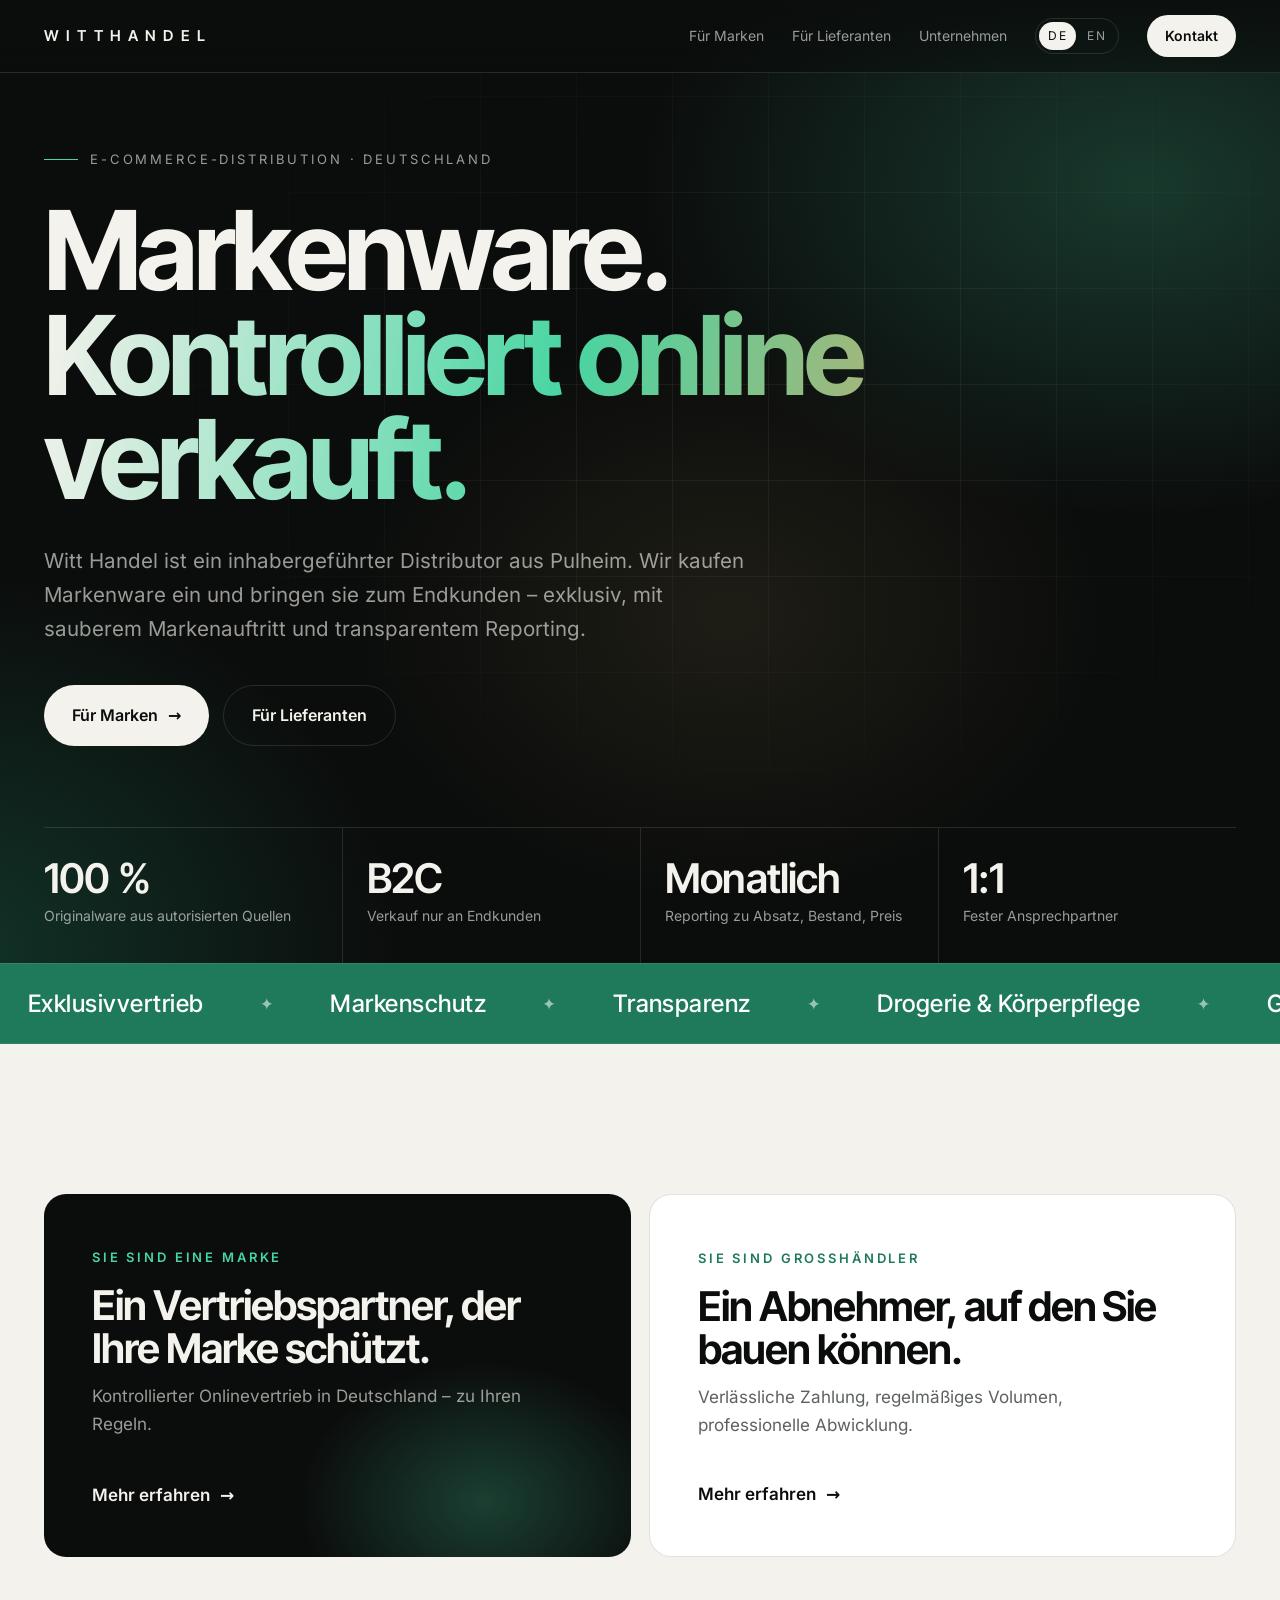
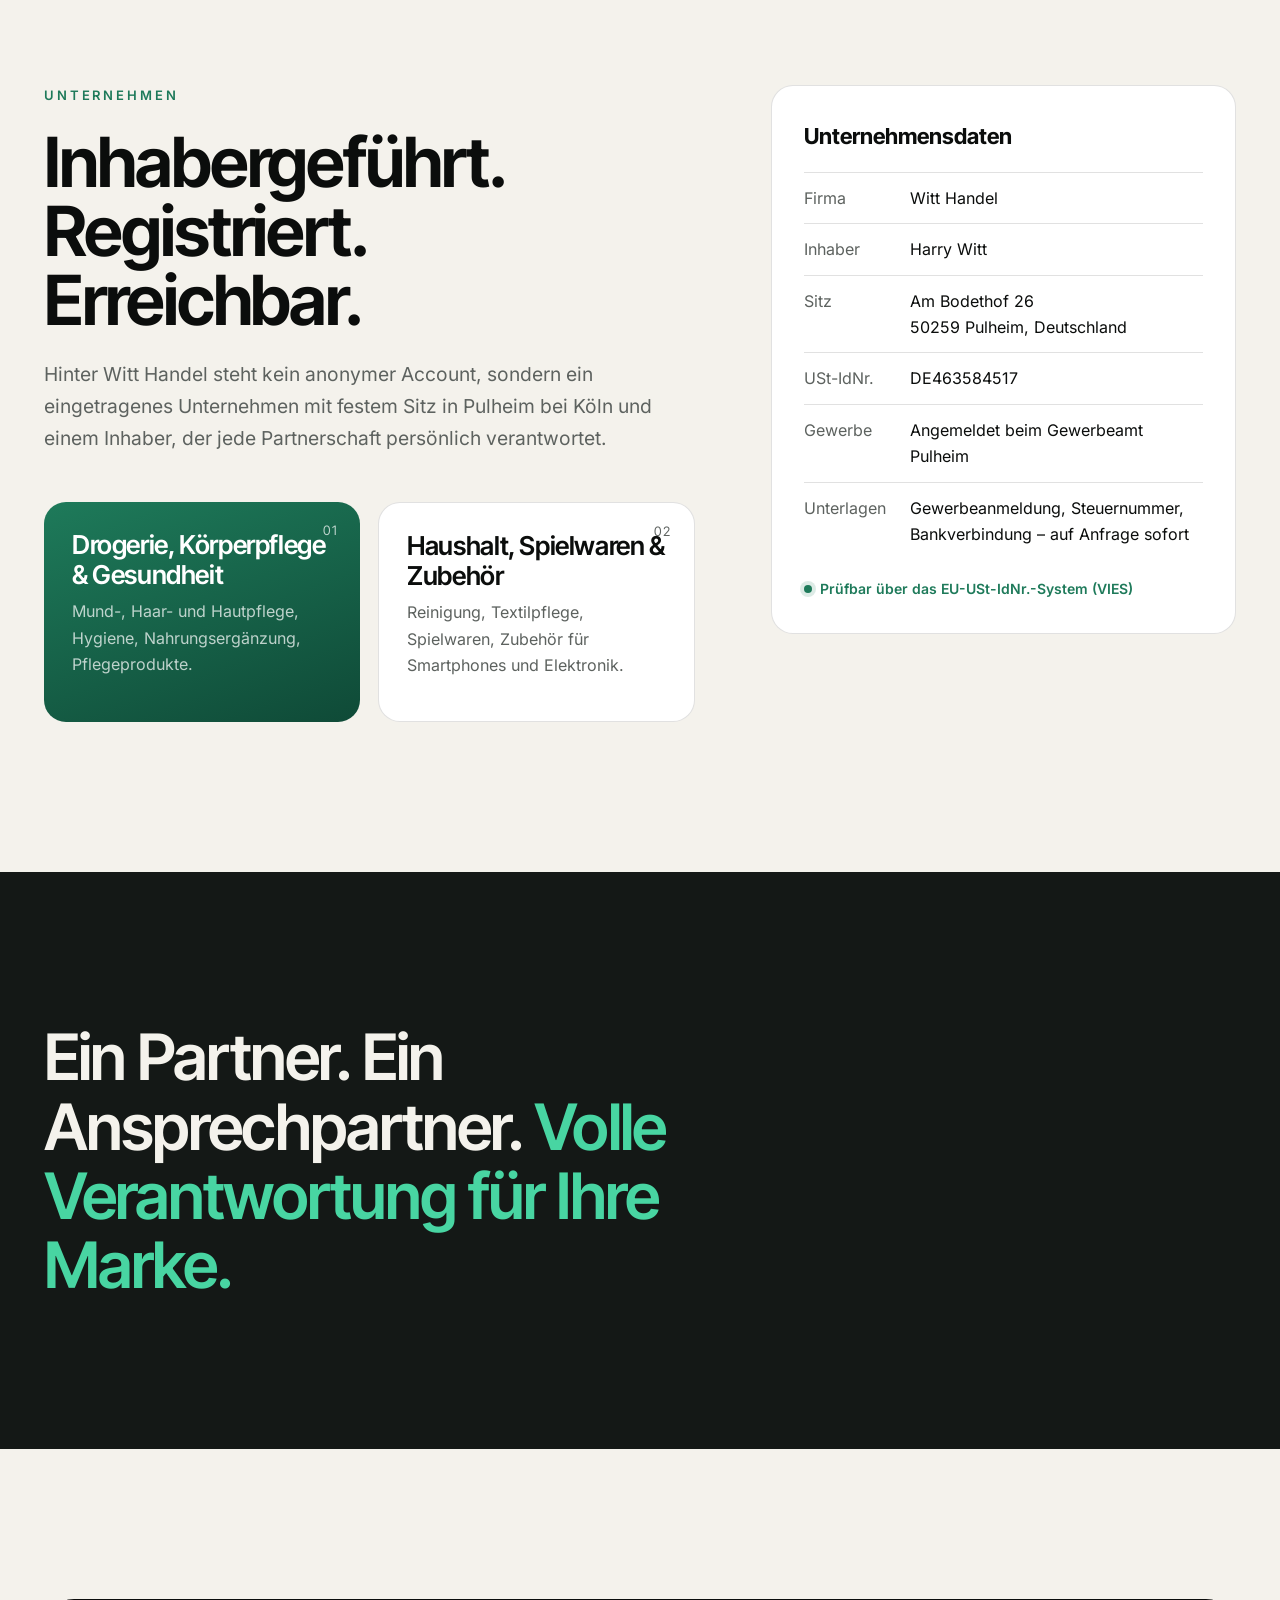
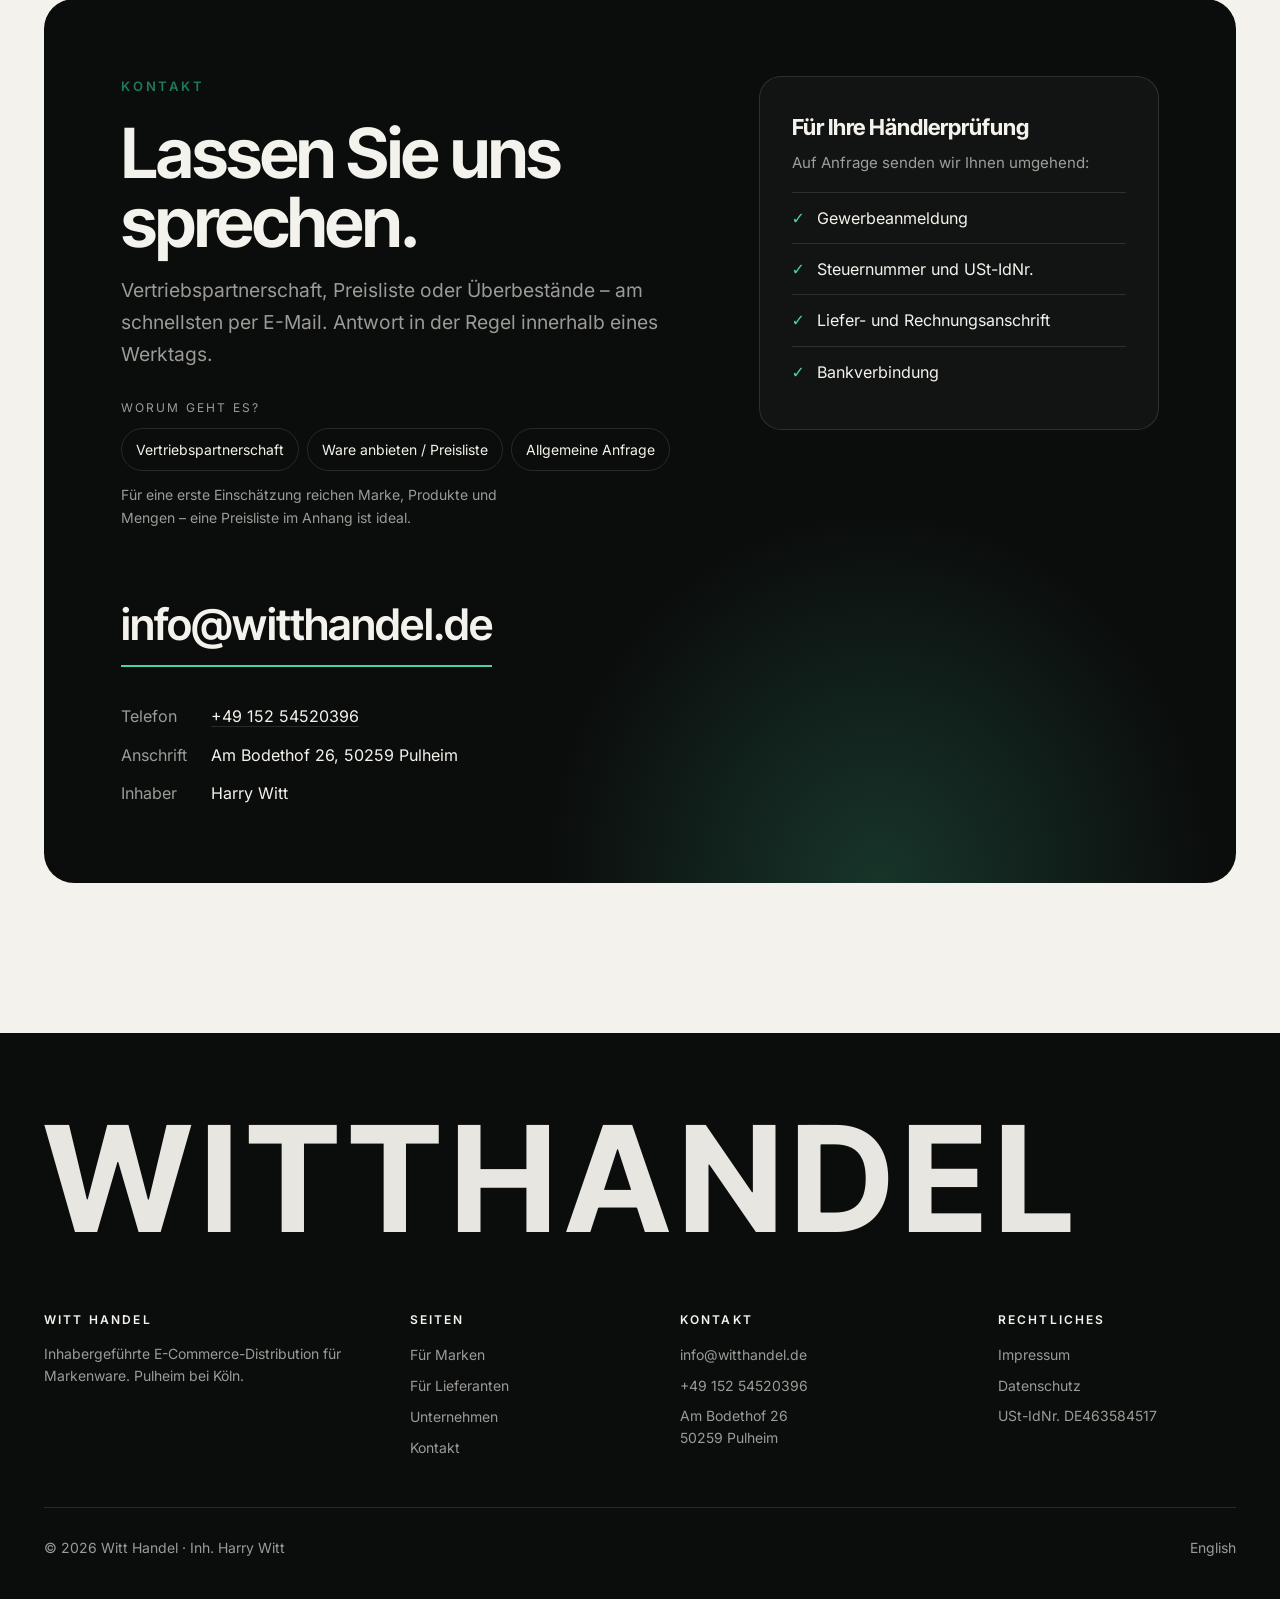
==== commit 57b7c578: "Brands page: exclusivity instead of minimum prices (§1 GWB); link preview image; sitemap lastmod Co-" ====
--- a/index.html
+++ b/index.html
@@ -19,6 +19,11 @@
   <meta property="og:locale" content="de_DE">
   <meta name="twitter:card" content="summary">
   <meta property="og:url" content="https://www.witthandel.de/">
+  <meta property="og:image" content="https://www.witthandel.de/og.png">
+  <meta property="og:image:width" content="1200">
+  <meta property="og:image:height" content="630">
+  <meta property="og:image:alt" content="Witt Handel – E-Commerce-Distribution für Markenware">
+  <meta name="twitter:card" content="summary_large_image">
   <script type="application/ld+json">{"@context":"https://schema.org","@type":"Organization","name":"Witt Handel","legalName":"Witt Handel, Inhaber Harry Witt","url":"https://www.witthandel.de/","logo":"https://www.witthandel.de/favicon.svg","description":"Inhabergeführter E-Commerce-Distributor für Markenware aus Pulheim.","vatID":"DE463584517","founder":{"@type":"Person","name":"Harry Witt"},"address":{"@type":"PostalAddress","streetAddress":"Am Bodethof 26","postalCode":"50259","addressLocality":"Pulheim","addressCountry":"DE"},"contactPoint":[{"@type":"ContactPoint","contactType":"sales","email":"info@witthandel.de","telephone":"+49 152 54520396","availableLanguage":["de","en"]}]}</script>
 </head>
 <body>
@@ -44,7 +49,7 @@
     <div class="wrap">
       <p class="eyebrow">E-Commerce-Distribution · Deutschland</p>
       <h1>Markenware. <span class="soft">Kontrolliert online verkauft.</span></h1>
-      <p class="lead">Witt Handel ist ein inhabergeführter Distributor aus Pulheim. Wir kaufen Markenware ein und bringen sie zum Endkunden – mit klaren Preisregeln, sauberem Markenauftritt und transparentem Reporting.</p>
+      <p class="lead">Witt Handel ist ein inhabergeführter Distributor aus Pulheim. Wir kaufen Markenware ein und bringen sie zum Endkunden – exklusiv, mit sauberem Markenauftritt und transparentem Reporting.</p>
       <div class="actions">
         <a class="btn light" href="/marken/">Für Marken <span class="arrow" aria-hidden="true">→</span></a>
         <a class="btn outline" href="/lieferanten/">Für Lieferanten</a>
@@ -60,8 +65,8 @@
 
   <div class="marquee" aria-hidden="true">
     <div class="track">
-      <span>Exklusivität</span><span>Markenschutz</span><span>Transparenz</span><span>Drogerie &amp; Körperpflege</span><span>Gesundheit</span><span>Haushalt</span><span>Spielwaren</span><span>Elektronik-Zubehör</span>
-      <span>Exklusivität</span><span>Markenschutz</span><span>Transparenz</span><span>Drogerie &amp; Körperpflege</span><span>Gesundheit</span><span>Haushalt</span><span>Spielwaren</span><span>Elektronik-Zubehör</span>
+      <span>Exklusivvertrieb</span><span>Markenschutz</span><span>Transparenz</span><span>Drogerie &amp; Körperpflege</span><span>Gesundheit</span><span>Haushalt</span><span>Spielwaren</span><span>Elektronik-Zubehör</span>
+      <span>Exklusivvertrieb</span><span>Markenschutz</span><span>Transparenz</span><span>Drogerie &amp; Körperpflege</span><span>Gesundheit</span><span>Haushalt</span><span>Spielwaren</span><span>Elektronik-Zubehör</span>
     </div>
   </div>
   <section style="padding-bottom: 0">
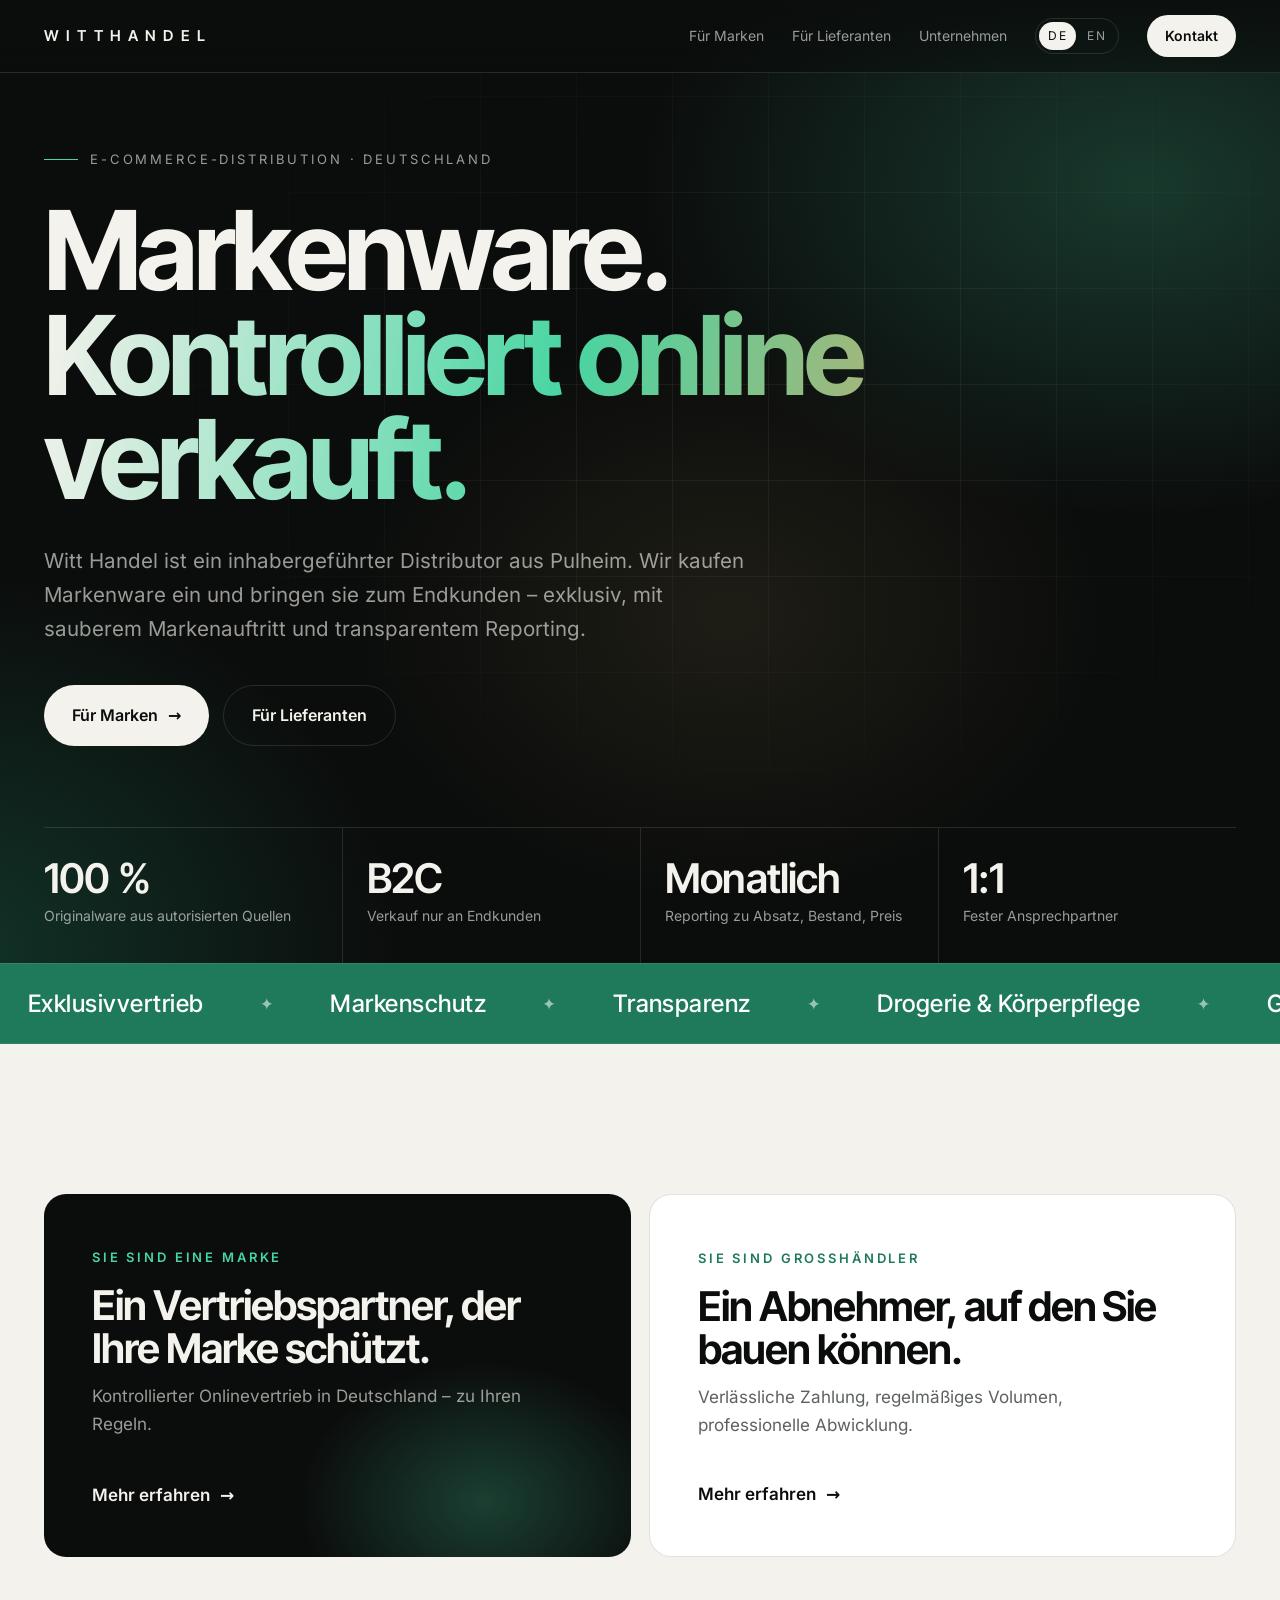
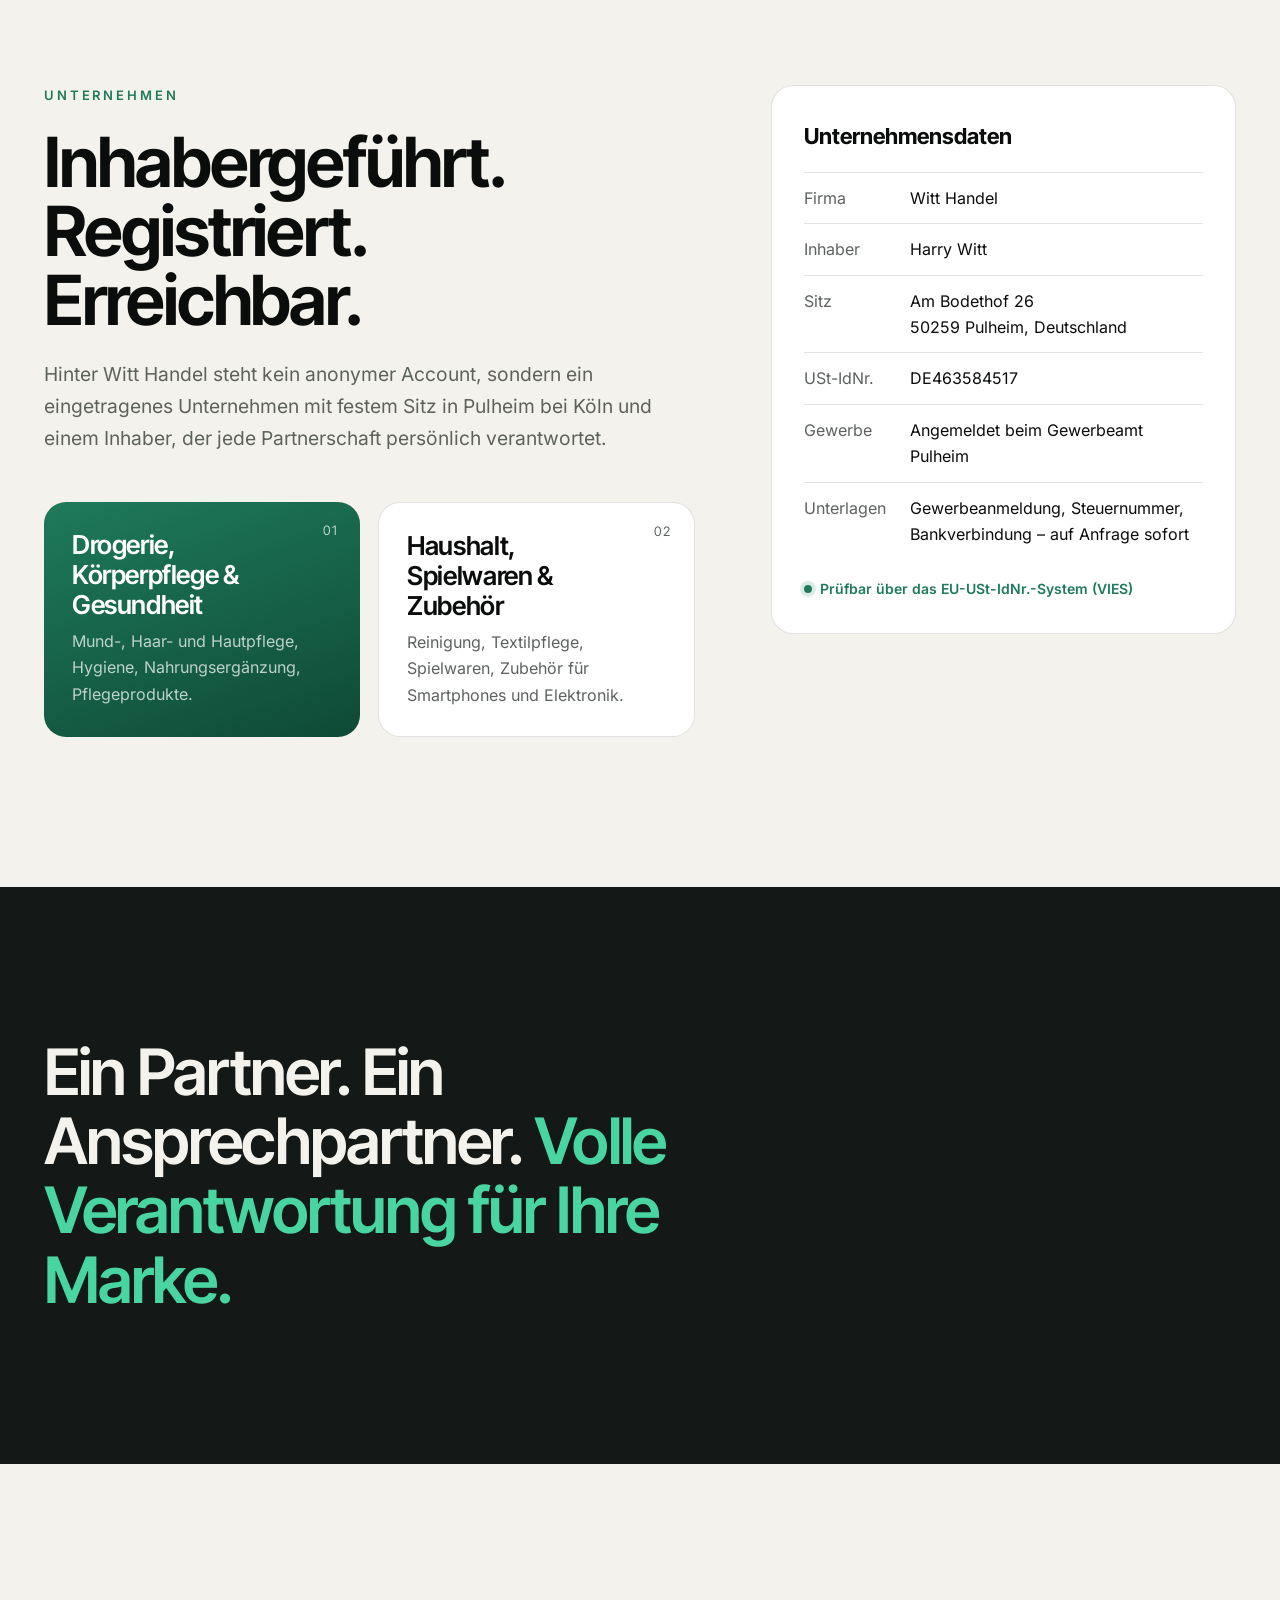
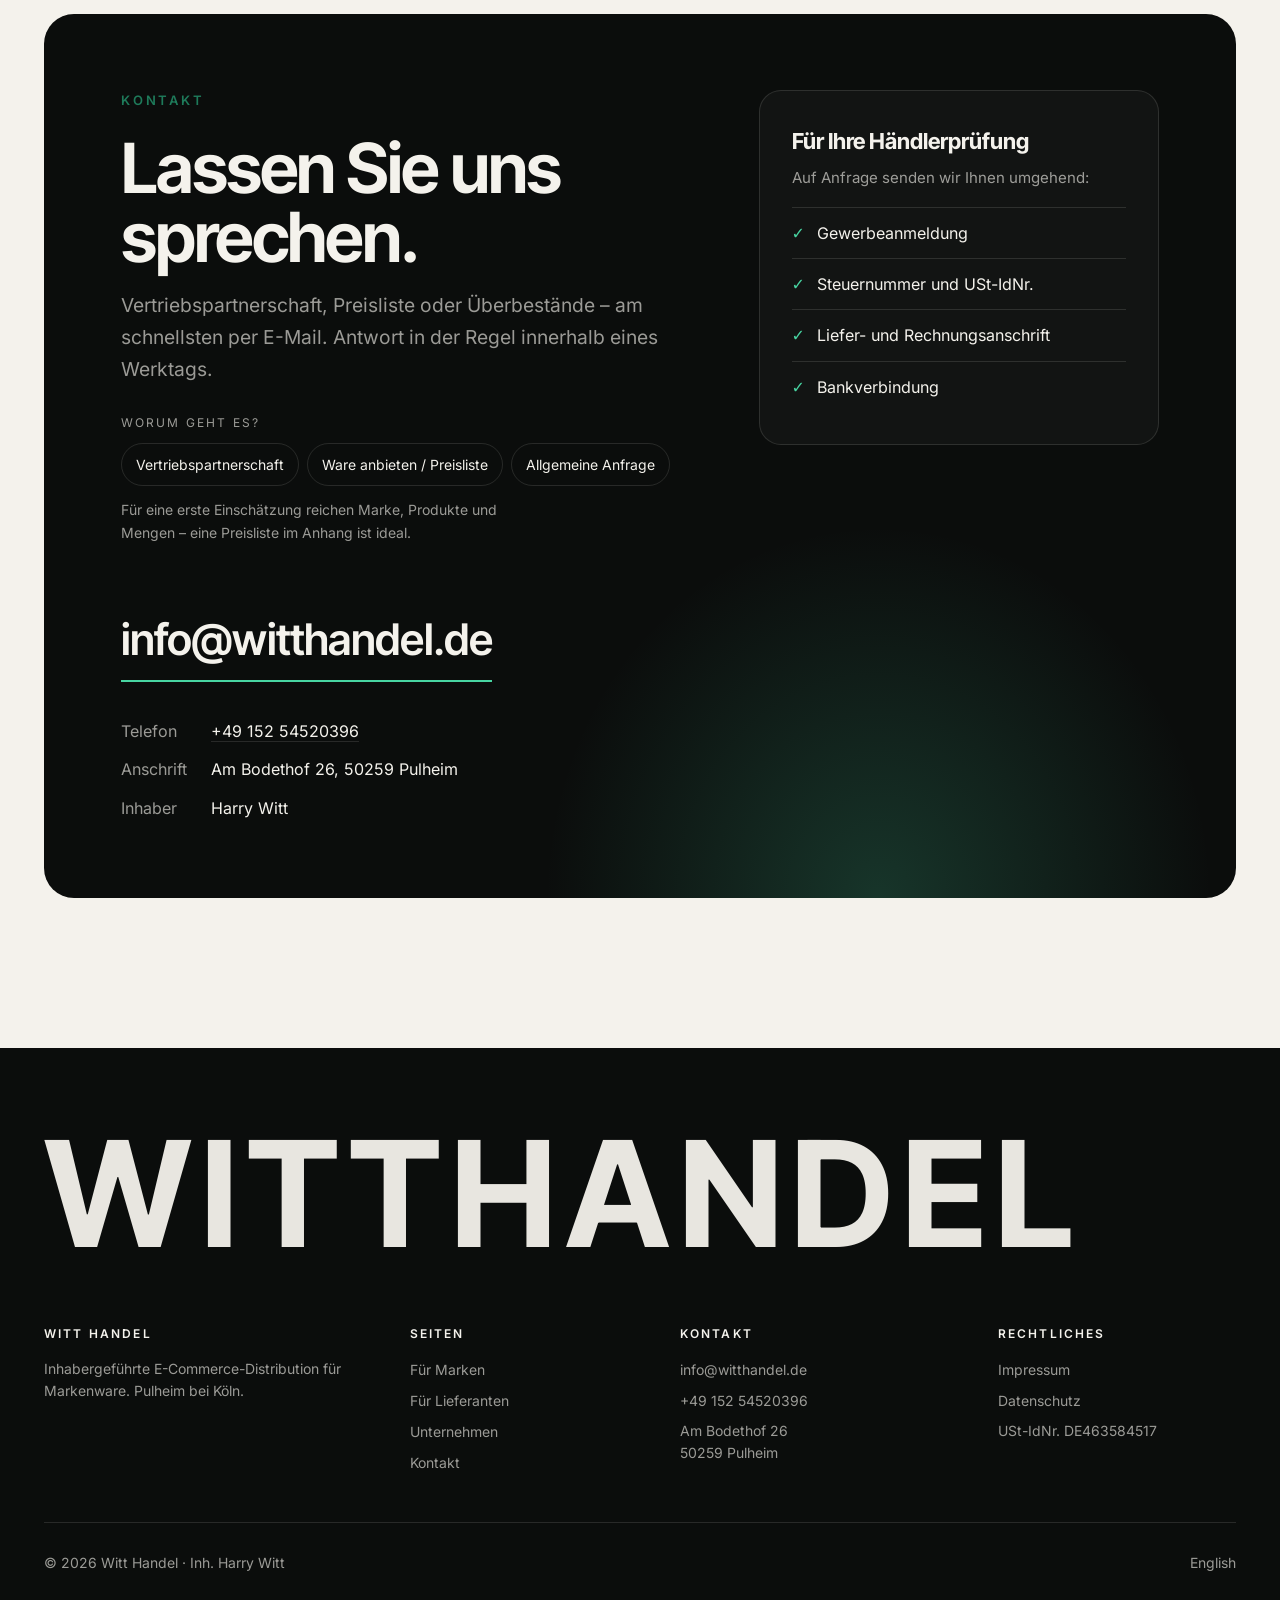
==== commit de6296bc: "Phone: the two category boxes stack instead of squeezing side by side Co-Authored-By: Claude Opus 5." ====
--- a/index.html
+++ b/index.html
@@ -11,7 +11,7 @@
   <link rel="alternate" hreflang="en" href="https://www.witthandel.de/en/">
   <link rel="icon" href="/favicon.svg" type="image/svg+xml">
   <link rel="preload" href="/fonts/inter-tight.woff2" as="font" type="font/woff2" crossorigin>
-  <link rel="stylesheet" href="/style.css?v=20261107b">
+  <link rel="stylesheet" href="/style.css?v=20261112">
   <meta property="og:title" content="Witt Handel – E-Commerce-Distribution für Markenware">
   <meta property="og:description" content="Witt Handel ist ein inhabergeführter E-Commerce-Distributor aus Pulheim: kontrollierter, markenkonformer Vertrieb im deutschen Onlinehandel – für Marken, Hersteller, Großhändler und Distributoren.">
   <meta property="og:type" content="website">
@@ -88,7 +88,7 @@
           <p class="kicker">Unternehmen</p>
           <h2>Inhabergeführt. Registriert. Erreichbar.</h2>
           <p class="intro">Hinter Witt Handel steht kein anonymer Account, sondern ein eingetragenes Unternehmen mit festem Sitz in Pulheim bei Köln und einem Inhaber, der jede Partnerschaft persönlich verantwortet.</p>
-          <div class="tiles" style="margin-top: 48px; grid-template-columns: repeat(2, 1fr)">
+          <div class="tiles two" style="margin-top: 48px">
             <div class="tile feature" style="min-height: 220px"><span class="num">01</span><div><h3>Drogerie, Körperpflege &amp; Gesundheit</h3><p>Mund-, Haar- und Hautpflege, Hygiene, Nahrungsergänzung, Pflegeprodukte.</p></div></div>
             <div class="tile" style="min-height: 220px"><span class="num">02</span><div><h3>Haushalt, Spielwaren &amp; Zubehör</h3><p>Reinigung, Textilpflege, Spielwaren, Zubehör für Smartphones und Elektronik.</p></div></div>
           </div>
--- a/style.css
+++ b/style.css
@@ -127,6 +127,9 @@
 .tiles { display: grid; gap: 18px; grid-template-columns: repeat(4, 1fr); }
 @media (max-width: 1000px) { .tiles { grid-template-columns: 1fr 1fr; } }
 @media (max-width: 560px) { .tiles { grid-template-columns: 1fr; } }
+.tiles.two { grid-template-columns: 1fr 1fr; }
+@media (max-width: 700px) { .tiles.two { grid-template-columns: 1fr; } }
+.tile h3 { overflow-wrap: break-word; hyphens: auto; padding-right: 30px; }
 .tile { position: relative; overflow: hidden; border-radius: var(--radius); padding: 28px; min-height: 330px; display: flex; flex-direction: column;
   justify-content: space-between; background: var(--white); border: 1px solid var(--line); transition: transform .3s, box-shadow .3s; }
 .tile:hover { transform: translateY(-4px); box-shadow: 0 24px 60px -30px rgba(11,13,12,.35); }
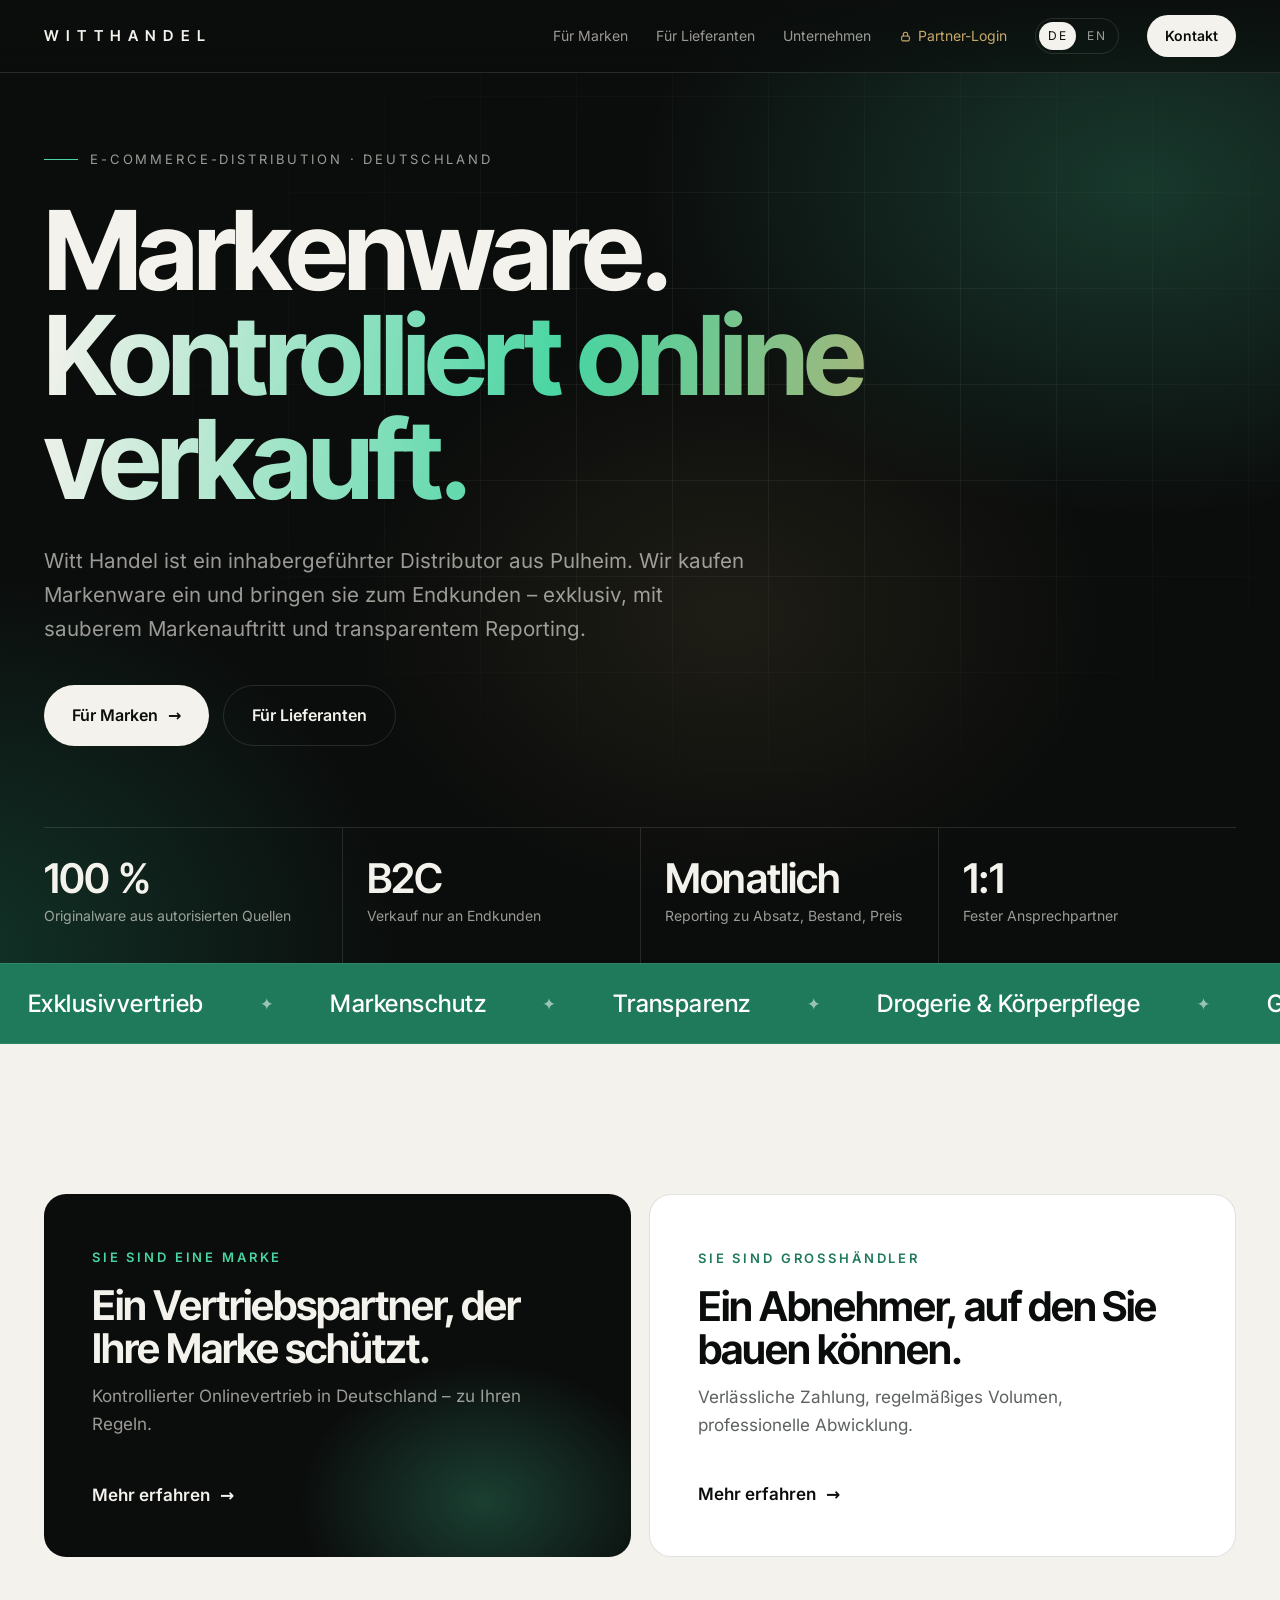
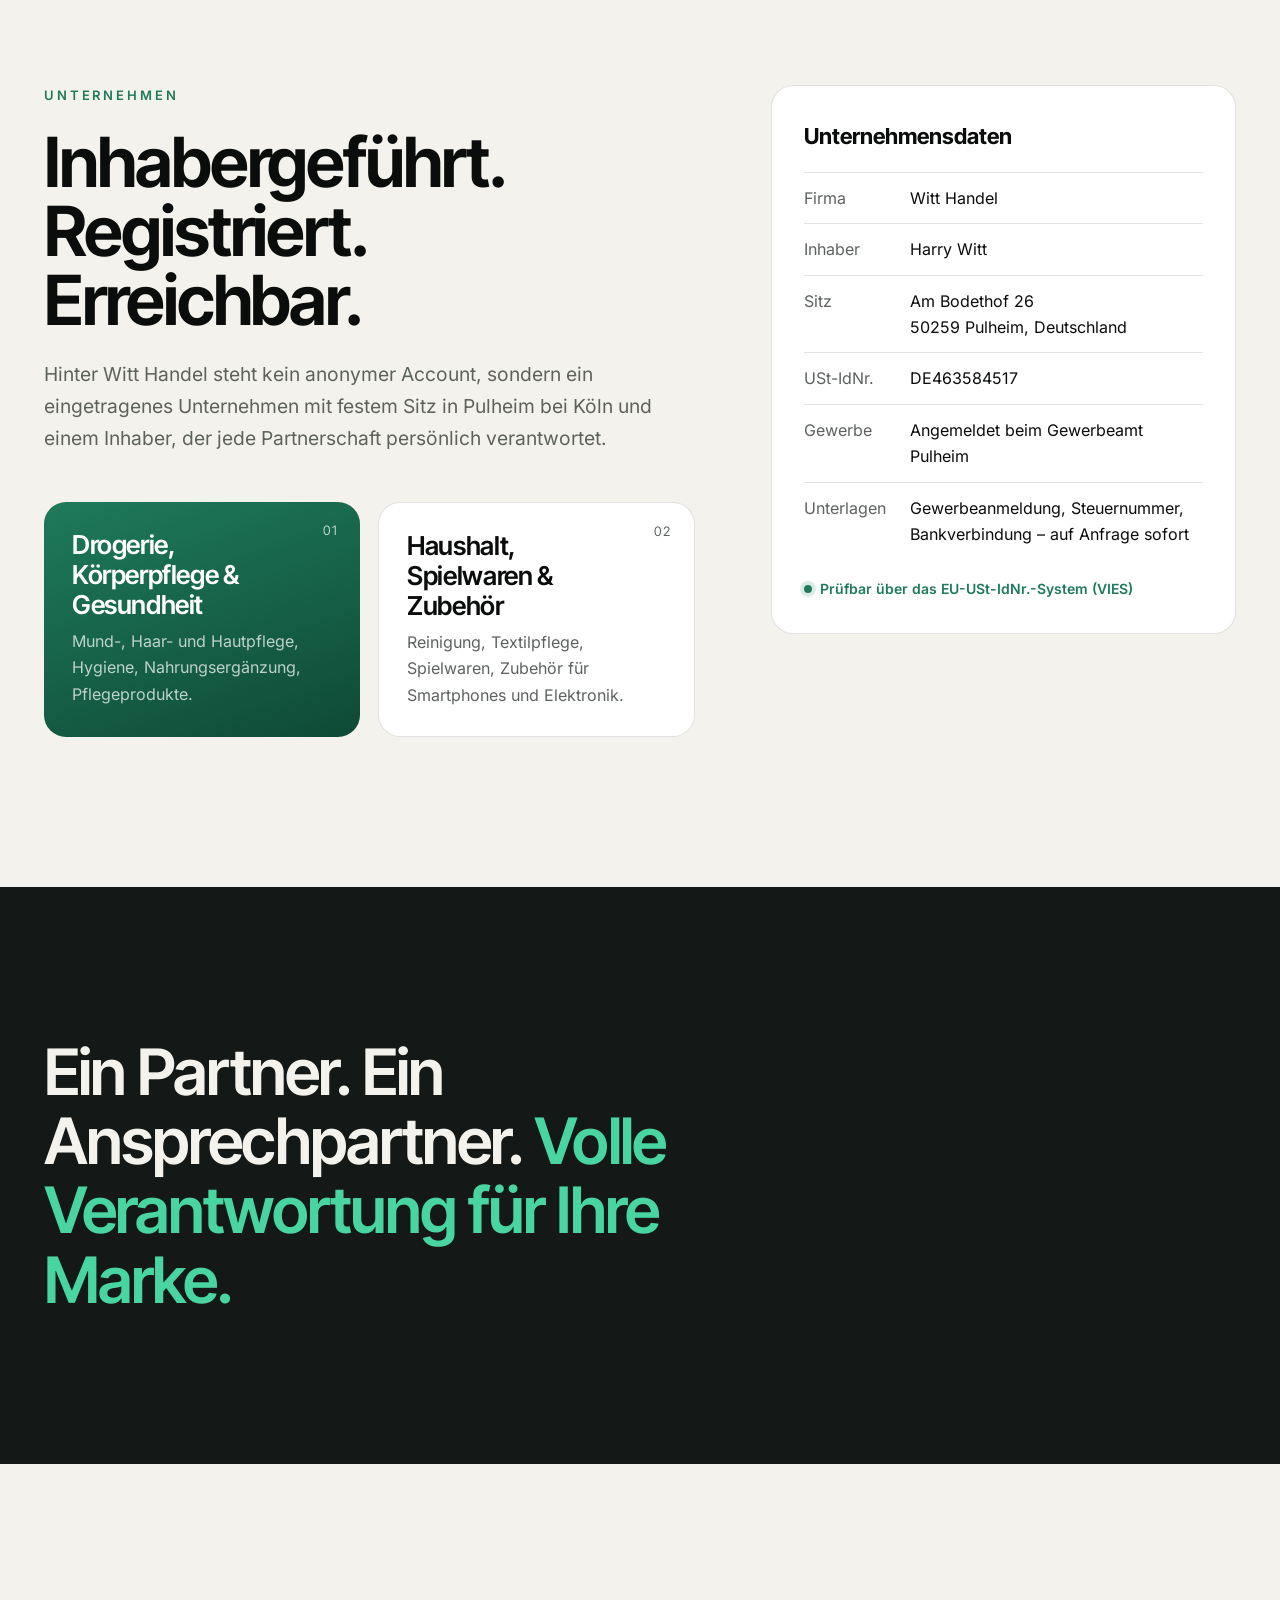
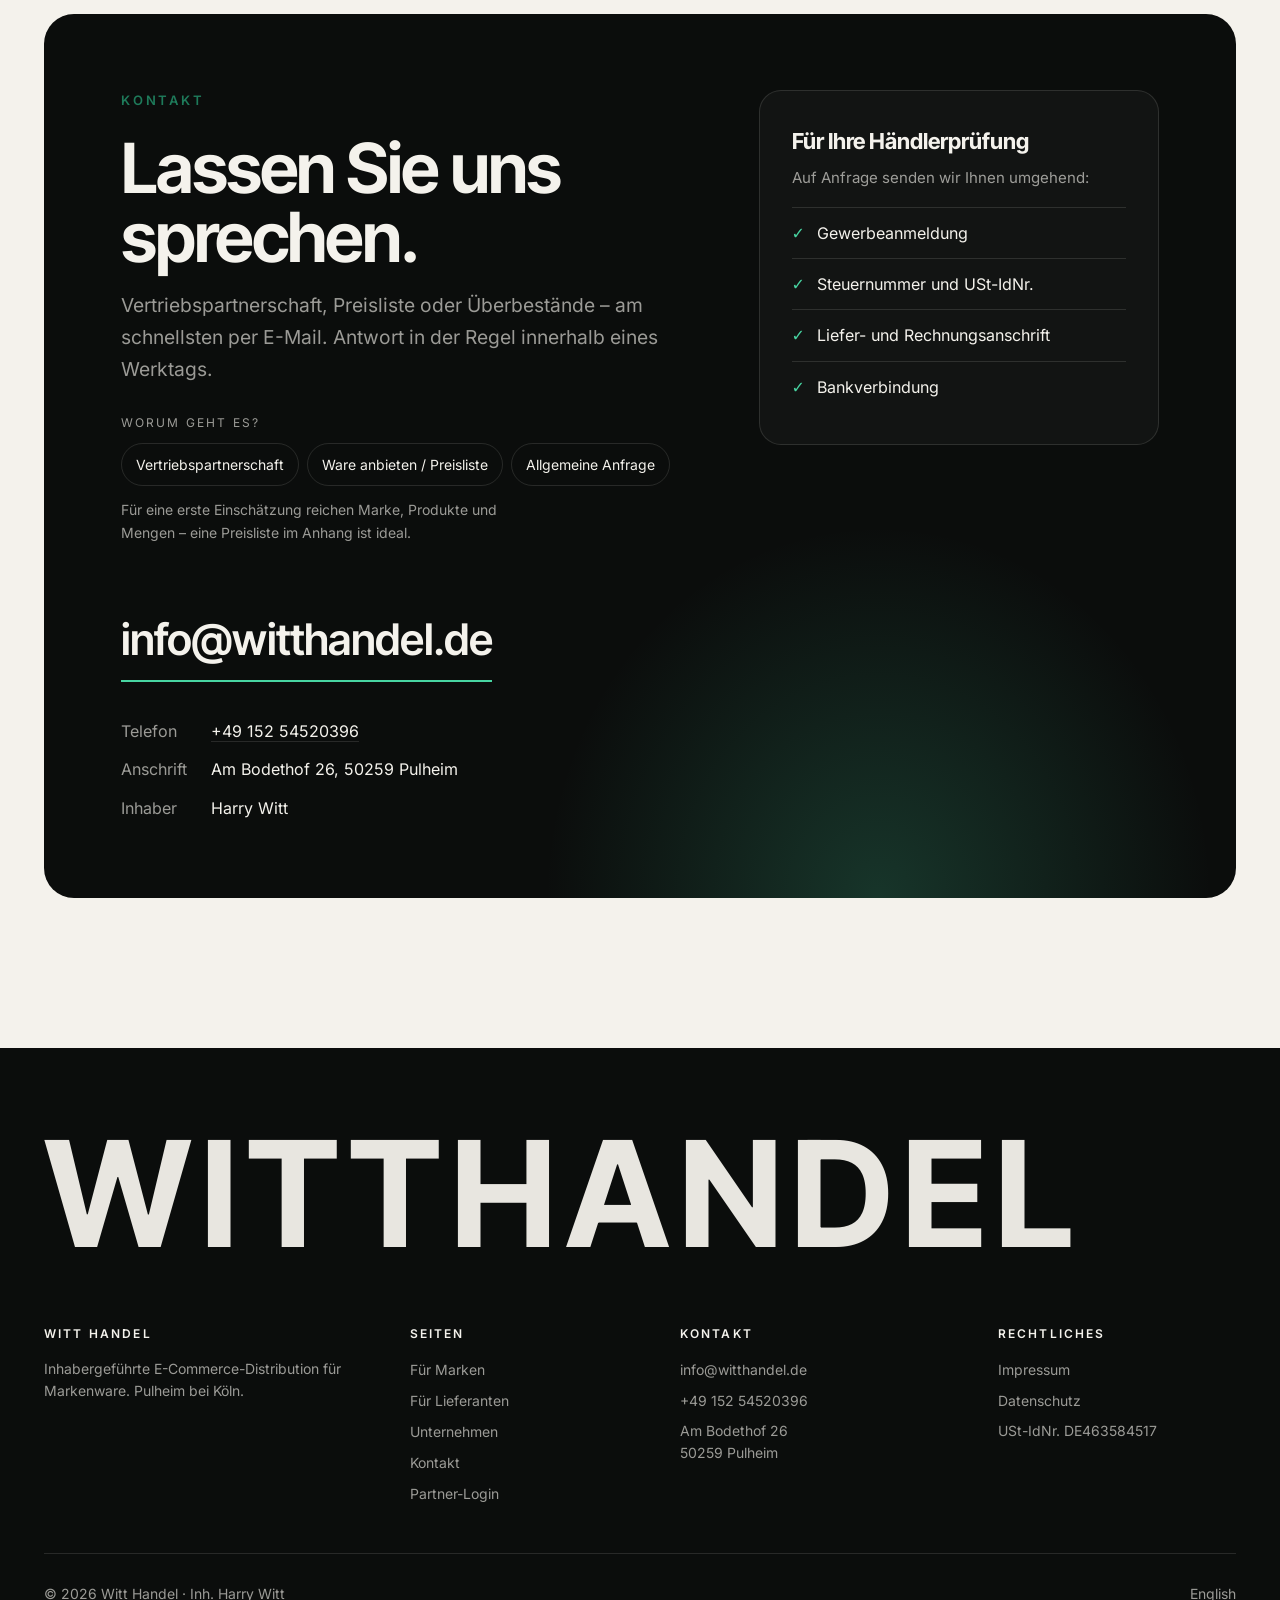
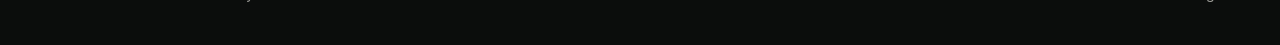
==== commit d186054f: "Partner-Login in the header, phone menu, footer and under the brand-check form; brand-check form sen" ====
--- a/index.html
+++ b/index.html
@@ -11,7 +11,7 @@
   <link rel="alternate" hreflang="en" href="https://www.witthandel.de/en/">
   <link rel="icon" href="/favicon.svg" type="image/svg+xml">
   <link rel="preload" href="/fonts/inter-tight.woff2" as="font" type="font/woff2" crossorigin>
-  <link rel="stylesheet" href="/style.css?v=20261112">
+  <link rel="stylesheet" href="/style.css?v=20261120b">
   <meta property="og:title" content="Witt Handel – E-Commerce-Distribution für Markenware">
   <meta property="og:description" content="Witt Handel ist ein inhabergeführter E-Commerce-Distributor aus Pulheim: kontrollierter, markenkonformer Vertrieb im deutschen Onlinehandel – für Marken, Hersteller, Großhändler und Distributoren.">
   <meta property="og:type" content="website">
@@ -35,9 +35,10 @@
       <a class="hide-m" href="/marken/">Für Marken</a>
       <a class="hide-m" href="/lieferanten/">Für Lieferanten</a>
       <a class="hide-m" href="/#unternehmen">Unternehmen</a>
+      <a class="hide-m partner-login" href="https://jarvis-hy8q.onrender.com/partner" rel="nofollow"><svg class="lock" viewBox="0 0 24 24" width="13" height="13" fill="none" stroke="currentColor" stroke-width="2" stroke-linecap="round" aria-hidden="true"><rect x="5" y="11" width="14" height="9" rx="2"/><path d="M8 11V8a4 4 0 0 1 8 0v3"/></svg>Partner-Login</a>
       <span class="langs" role="group" aria-label="Sprache"><a href="/" hreflang="de" lang="de" class="on" aria-current="true">DE</a><a href="/en/" hreflang="en" lang="en">EN</a></span>
       <a class="cta" href="#kontakt">Kontakt</a>
-      <details class="menu-m"><summary aria-label="Menü"><span></span><span></span></summary><div class="menu-panel"><a href="/marken/">Für Marken</a><a href="/lieferanten/">Für Lieferanten</a><a href="/#unternehmen">Unternehmen</a><a href="/#kontakt">Kontakt</a></div></details>
+      <details class="menu-m"><summary aria-label="Menü"><span></span><span></span></summary><div class="menu-panel"><a href="/marken/">Für Marken</a><a href="/lieferanten/">Für Lieferanten</a><a href="/#unternehmen">Unternehmen</a><a href="/#kontakt">Kontakt</a><a href="https://jarvis-hy8q.onrender.com/partner" rel="nofollow">Partner-Login</a></div></details>
     </nav>
   </div>
 </header>
@@ -148,7 +149,7 @@
     <p class="big-mark" aria-hidden="true">WITTHANDEL</p>
     <div class="cols">
       <div><p class="f-title">Witt Handel</p><p>Inhabergeführte E-Commerce-Distribution für Markenware. Pulheim bei Köln.</p></div>
-      <div><p class="f-title">Seiten</p><a href="/marken/">Für Marken</a><a href="/lieferanten/">Für Lieferanten</a><a href="/#unternehmen">Unternehmen</a><a href="/#kontakt">Kontakt</a></div>
+      <div><p class="f-title">Seiten</p><a href="/marken/">Für Marken</a><a href="/lieferanten/">Für Lieferanten</a><a href="/#unternehmen">Unternehmen</a><a href="/#kontakt">Kontakt</a><a href="https://jarvis-hy8q.onrender.com/partner" rel="nofollow">Partner-Login</a></div>
       <div><p class="f-title">Kontakt</p><a href="mailto:info@witthandel.de">info@witthandel.de</a><a href="tel:+4915254520396">+49 152 54520396</a><p>Am Bodethof 26<br>50259 Pulheim</p></div>
       <div><p class="f-title">Rechtliches</p><a href="/impressum.html">Impressum</a><a href="/datenschutz.html">Datenschutz</a><p>USt-IdNr. DE463584517</p></div>
     </div>
--- a/style.css
+++ b/style.css
@@ -202,6 +202,7 @@
 .legal { padding-top: 150px; padding-bottom: 110px; max-width: 820px; }
 .legal h1 { hyphens: auto; -webkit-hyphens: auto; overflow-wrap: anywhere; font-family: var(--display); font-size: clamp(34px, 6vw, 72px); letter-spacing: -.03em; line-height: 1; margin: 0 0 40px; }
 .legal h2 { font-family: var(--display); font-size: 22px; letter-spacing: -.01em; margin: 40px 0 10px; line-height: 1.2; }
+.legal h3 { font-family: var(--display); font-size: 17px; margin: 22px 0 6px; line-height: 1.3; }
 .legal p, .legal li { color: #2b2f2d; overflow-wrap: anywhere; }
 .legal a { color: var(--accent); }
 .legal .note { color: var(--muted); font-size: 15px; }
@@ -371,3 +372,33 @@
 .mail-actions button:first-child { background: var(--on-dark); color: var(--ink); border-color: var(--on-dark); }
 .mail-actions a:hover, .mail-actions button:hover { border-color: var(--accent-bright); }
 .mail-hint { font-size: 13px; color: var(--on-dark-muted); margin: 10px 0 0; }
+
+/* Free brand check form (20.11.2026) – on the dark offer section */
+.bc-form { scroll-margin-top: 96px; margin-top: 48px; padding: clamp(22px, 4vw, 36px); border: 1px solid var(--line-dark); border-radius: 22px;
+  background: rgba(255,255,255,.03); }
+.bc-title { font-family: var(--display); font-size: 22px; font-weight: 600; margin: 0 0 20px; }
+.bc-grid { display: grid; grid-template-columns: 1fr 1fr; gap: 16px 20px; }
+@media (max-width: 700px) { .bc-grid { grid-template-columns: 1fr; } }
+.bc-grid .wide { grid-column: 1 / -1; }
+.bc-form label { display: flex; flex-direction: column; gap: 7px; font-size: 14px; color: var(--on-dark-muted); }
+.bc-form label em { font-style: normal; opacity: .7; }
+.bc-form input:not([type=checkbox]) { font: inherit; font-size: 16px; color: var(--on-dark); background: rgba(255,255,255,.05);
+  border: 1px solid var(--line-dark); border-radius: 12px; padding: 13px 15px; min-width: 0; }
+.bc-form input:not([type=checkbox]):focus { outline: none; border-color: var(--accent-bright); background: rgba(255,255,255,.08); }
+.bc-form input::placeholder { color: rgba(244,242,236,.32); }
+.bc-form .bc-hp { position: absolute; left: -9999px; width: 1px; height: 1px; overflow: hidden; }
+.bc-form .bc-consent { flex-direction: row; align-items: flex-start; gap: 10px; margin-top: 20px; line-height: 1.5; }
+.bc-consent input { margin-top: 3px; accent-color: var(--accent-bright); width: 17px; height: 17px; flex: none; }
+.bc-consent a, .bc-alt a { color: var(--accent-bright); }
+.bc-form .gso-cta { margin-top: 26px; }
+.bc-form button.btn { border: 0; cursor: pointer; font: inherit; font-weight: 600; }
+.bc-form button.btn:disabled { opacity: .6; cursor: wait; }
+.bc-msg { margin: 18px 0 0; padding: 14px 16px; border-radius: 12px; background: rgba(255,255,255,.06); }
+.bc-msg.ok { background: rgba(72,213,162,.14); color: var(--on-dark); border: 1px solid rgba(72,213,162,.4); }
+.bc-msg.warn { background: rgba(201,169,106,.14); border: 1px solid rgba(201,169,106,.4); }
+.bc-alt { margin: 16px 0 0; font-size: 14px; color: var(--on-dark-muted); }
+
+/* Partner login in the header (20.11.2026) */
+nav.main .partner-login { display: inline-flex; align-items: center; gap: 6px; color: var(--gold, #c9a96a); }
+nav.main .partner-login:hover { color: var(--on-dark); }
+nav.main .partner-login .lock { flex: none; }
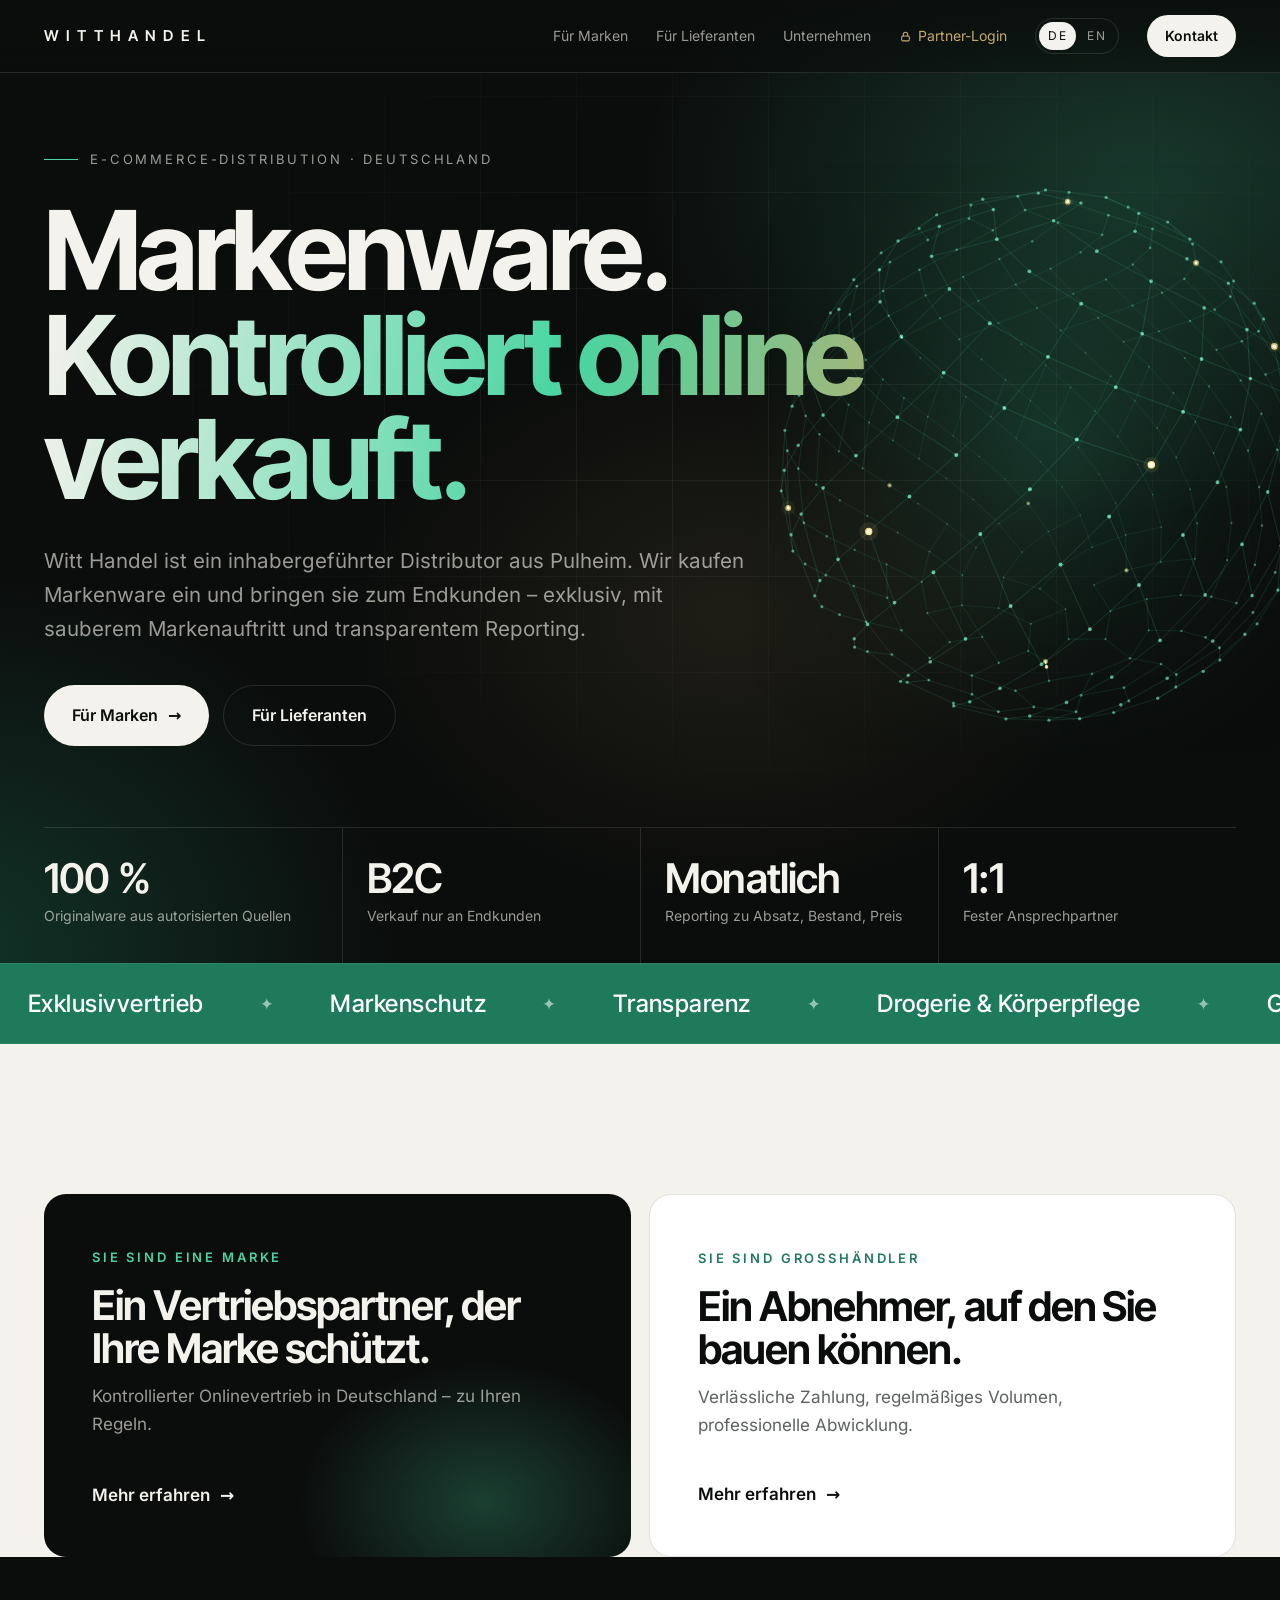
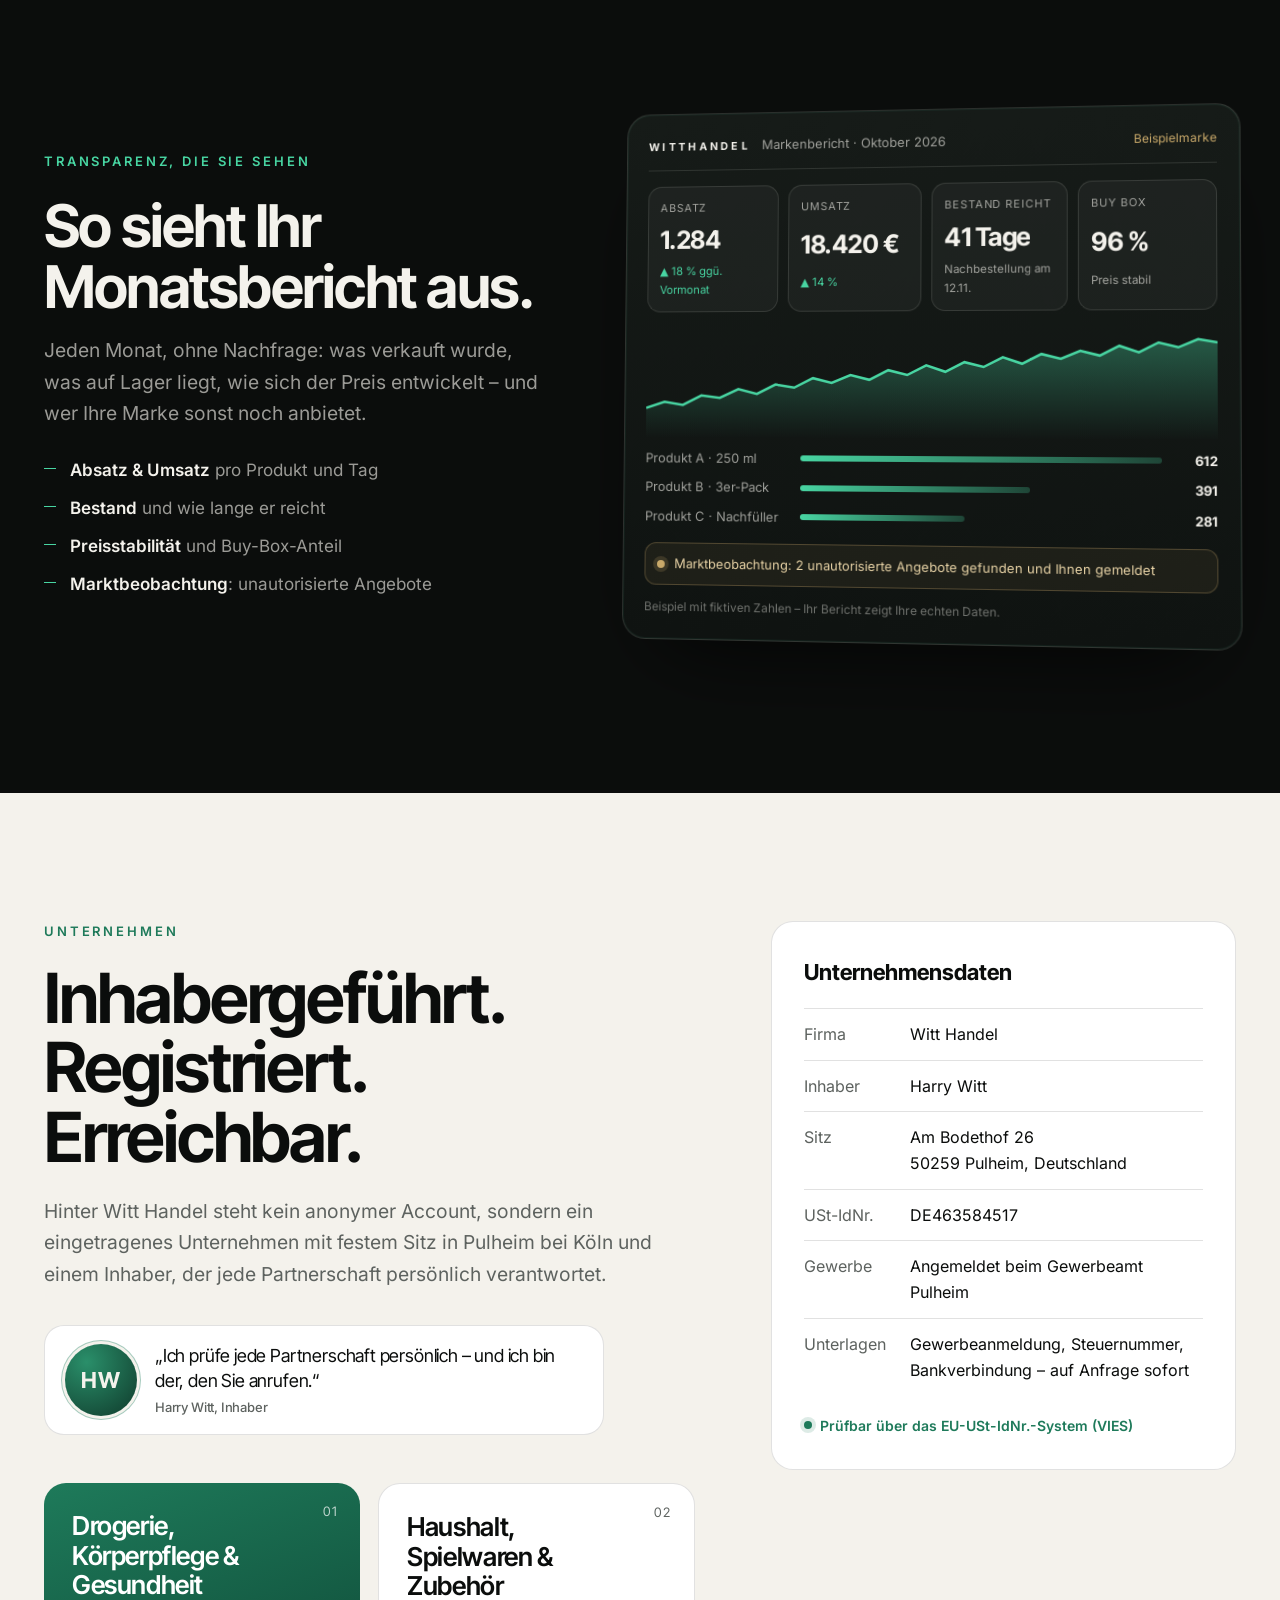
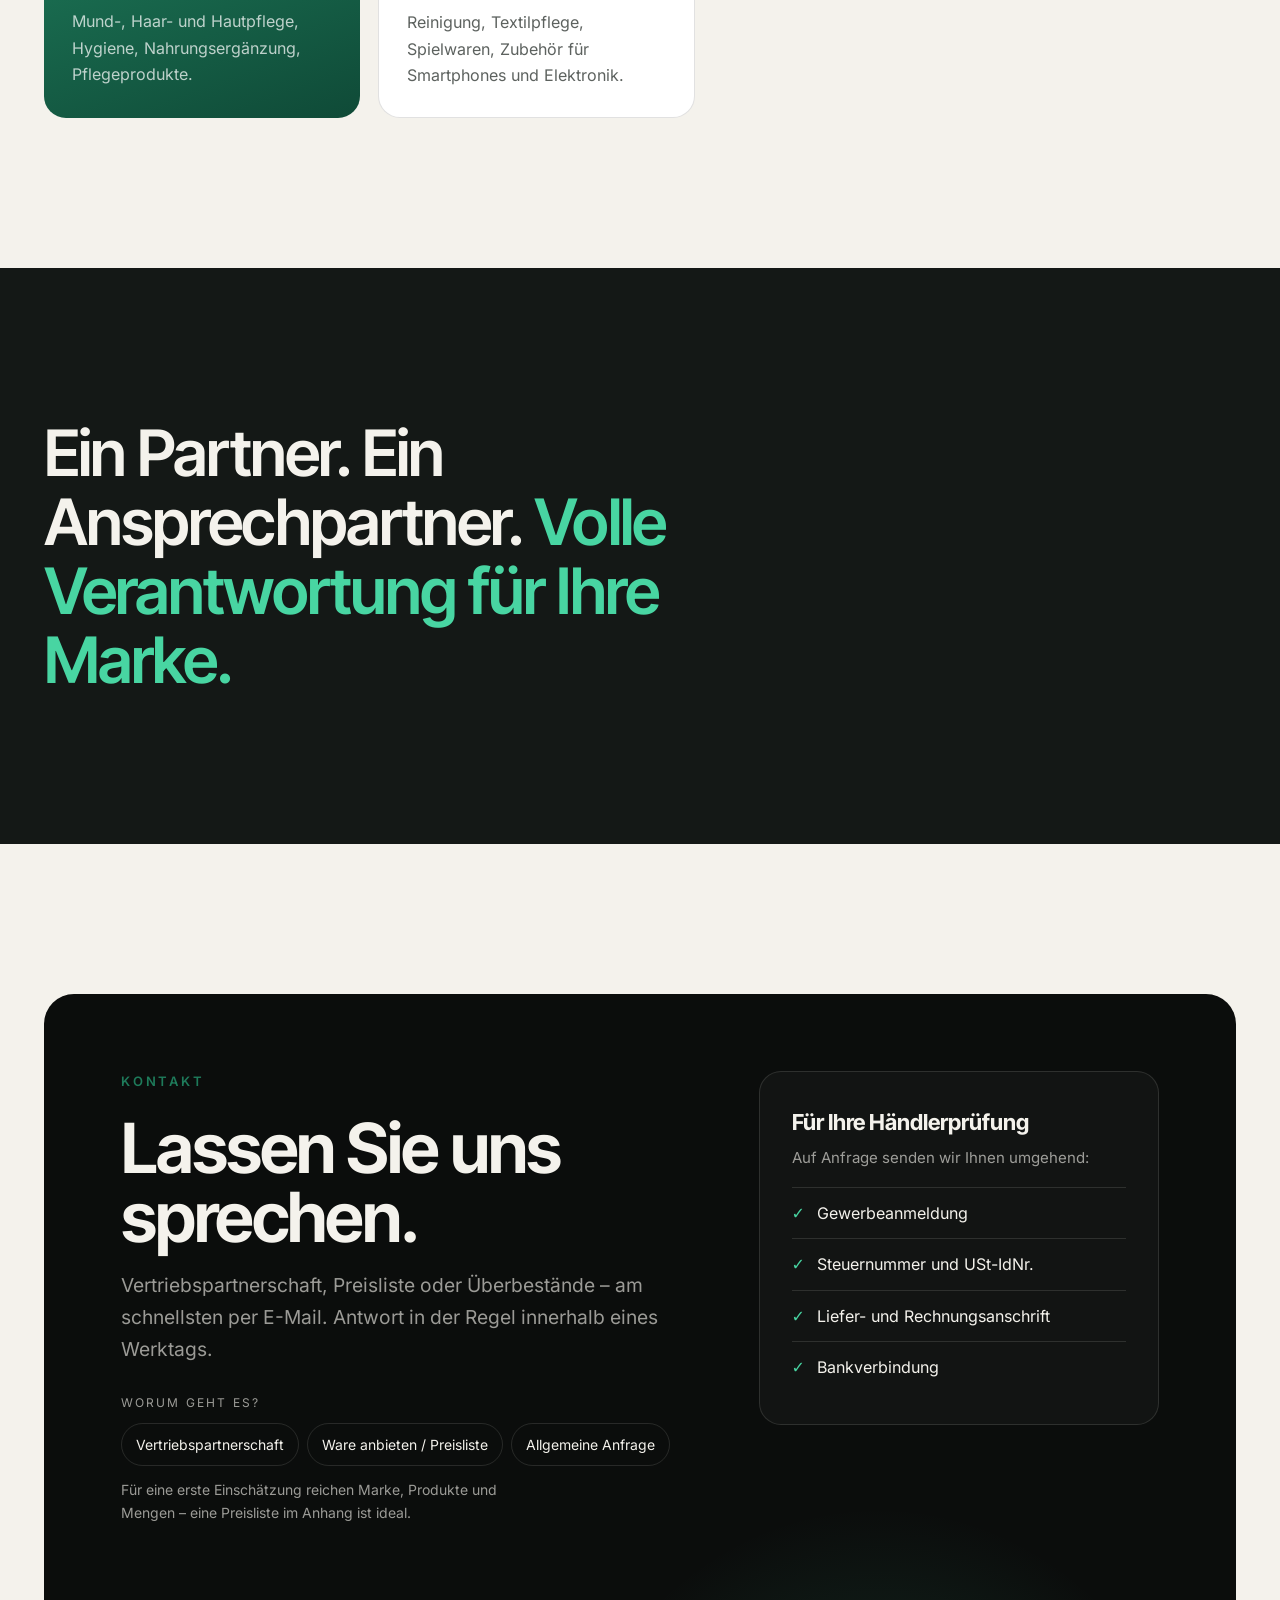
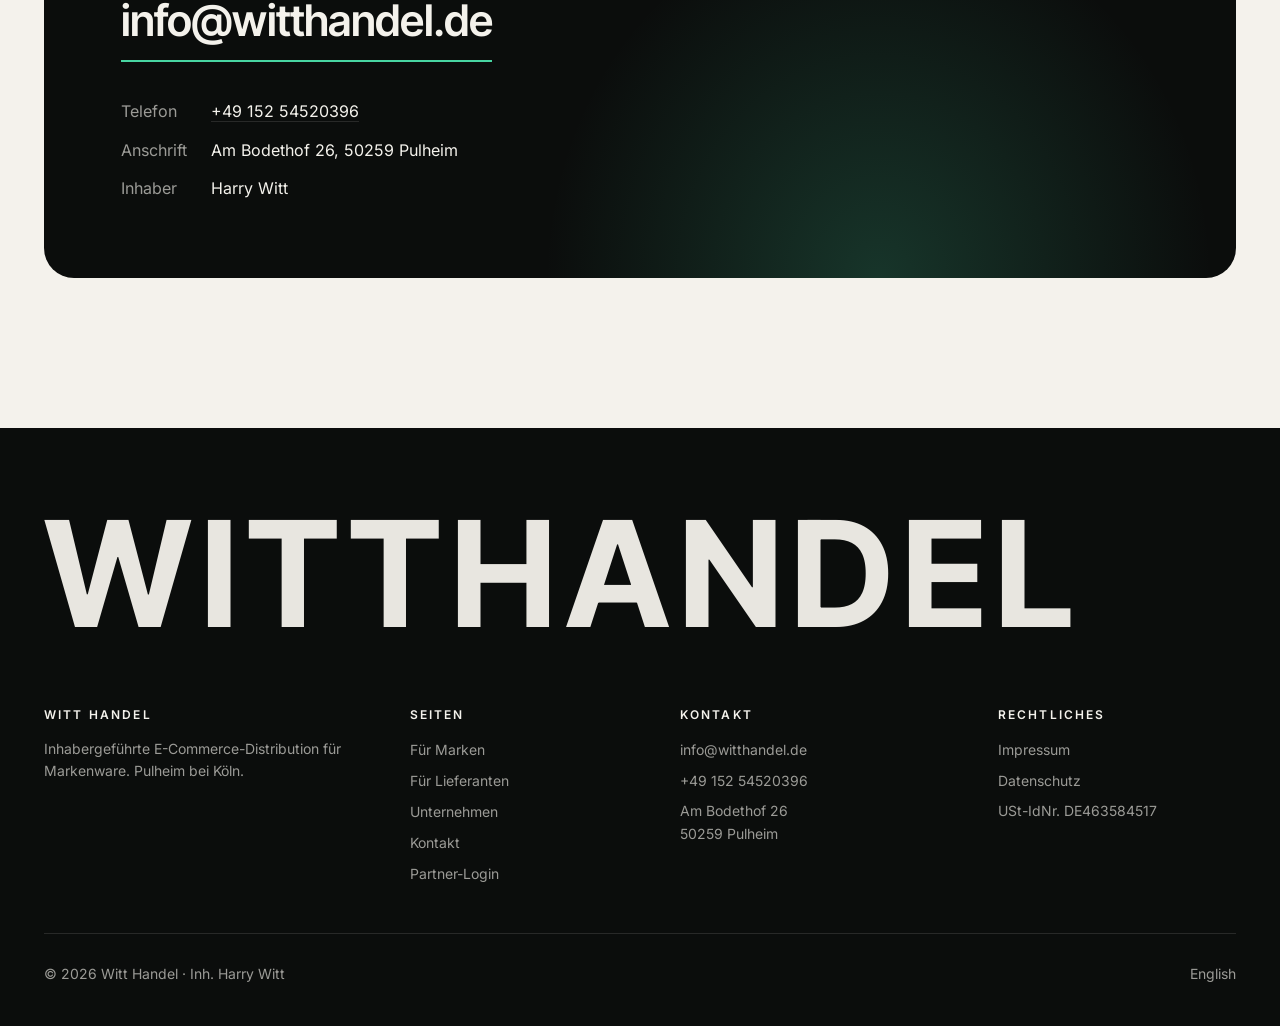
==== commit 7b98663d: "Website: brand-network sphere in the hero, example monthly report (proof), owner card, tighter phone" ====
--- a/index.html
+++ b/index.html
@@ -11,7 +11,7 @@
   <link rel="alternate" hreflang="en" href="https://www.witthandel.de/en/">
   <link rel="icon" href="/favicon.svg" type="image/svg+xml">
   <link rel="preload" href="/fonts/inter-tight.woff2" as="font" type="font/woff2" crossorigin>
-  <link rel="stylesheet" href="/style.css?v=20261120b">
+  <link rel="stylesheet" href="/style.css?v=20261127">
   <meta property="og:title" content="Witt Handel – E-Commerce-Distribution für Markenware">
   <meta property="og:description" content="Witt Handel ist ein inhabergeführter E-Commerce-Distributor aus Pulheim: kontrollierter, markenkonformer Vertrieb im deutschen Onlinehandel – für Marken, Hersteller, Großhändler und Distributoren.">
   <meta property="og:type" content="website">
@@ -35,10 +35,10 @@
       <a class="hide-m" href="/marken/">Für Marken</a>
       <a class="hide-m" href="/lieferanten/">Für Lieferanten</a>
       <a class="hide-m" href="/#unternehmen">Unternehmen</a>
-      <a class="hide-m partner-login" href="https://jarvis-hy8q.onrender.com/partner" rel="nofollow"><svg class="lock" viewBox="0 0 24 24" width="13" height="13" fill="none" stroke="currentColor" stroke-width="2" stroke-linecap="round" aria-hidden="true"><rect x="5" y="11" width="14" height="9" rx="2"/><path d="M8 11V8a4 4 0 0 1 8 0v3"/></svg>Partner-Login</a>
+      <a class="hide-m partner-login" href="https://partner.witthandel.de/partner" rel="nofollow"><svg class="lock" viewBox="0 0 24 24" width="13" height="13" fill="none" stroke="currentColor" stroke-width="2" stroke-linecap="round" aria-hidden="true"><rect x="5" y="11" width="14" height="9" rx="2"/><path d="M8 11V8a4 4 0 0 1 8 0v3"/></svg>Partner-Login</a>
       <span class="langs" role="group" aria-label="Sprache"><a href="/" hreflang="de" lang="de" class="on" aria-current="true">DE</a><a href="/en/" hreflang="en" lang="en">EN</a></span>
       <a class="cta" href="#kontakt">Kontakt</a>
-      <details class="menu-m"><summary aria-label="Menü"><span></span><span></span></summary><div class="menu-panel"><a href="/marken/">Für Marken</a><a href="/lieferanten/">Für Lieferanten</a><a href="/#unternehmen">Unternehmen</a><a href="/#kontakt">Kontakt</a><a href="https://jarvis-hy8q.onrender.com/partner" rel="nofollow">Partner-Login</a></div></details>
+      <details class="menu-m"><summary aria-label="Menü"><span></span><span></span></summary><div class="menu-panel"><a href="/marken/">Für Marken</a><a href="/lieferanten/">Für Lieferanten</a><a href="/#unternehmen">Unternehmen</a><a href="/#kontakt">Kontakt</a><a href="https://partner.witthandel.de/partner" rel="nofollow">Partner-Login</a></div></details>
     </nav>
   </div>
 </header>
@@ -47,6 +47,7 @@
   <div class="hero">
     <div class="glow" aria-hidden="true"></div>
     <div class="grid-lines" aria-hidden="true"></div>
+    <canvas class="hero-orb" aria-hidden="true"></canvas>
     <div class="wrap">
       <p class="eyebrow">E-Commerce-Distribution · Deutschland</p>
       <h1>Markenware. <span class="soft">Kontrolliert online verkauft.</span></h1>
@@ -82,6 +83,42 @@
       </a>
     </div>
   </section>
+  <section class="proof" id="bericht">
+    <div class="wrap proof-grid">
+      <div>
+        <p class="kicker">Transparenz, die Sie sehen</p>
+        <h2>So sieht Ihr Monatsbericht aus.</h2>
+        <p class="intro">Jeden Monat, ohne Nachfrage: was verkauft wurde, was auf Lager liegt, wie sich der Preis entwickelt – und wer Ihre Marke sonst noch anbietet.</p>
+        <ul class="proof-list">
+          <li><b>Absatz &amp; Umsatz</b> pro Produkt und Tag</li>
+          <li><b>Bestand</b> und wie lange er reicht</li>
+          <li><b>Preisstabilität</b> und Buy-Box-Anteil</li>
+          <li><b>Marktbeobachtung</b>: unautorisierte Angebote</li>
+        </ul>
+      </div>
+      <figure class="report" aria-label="Beispiel eines Monatsberichts mit fiktiven Zahlen">
+        <div class="r-top"><span class="r-mark">Witthandel</span><span>Markenbericht · Oktober 2026</span><em>Beispielmarke</em></div>
+        <div class="r-kpis">
+          <div><span>Absatz</span><b>1.284</b><small class="up">▲ 18 % ggü. Vormonat</small></div>
+          <div><span>Umsatz</span><b>18.420&nbsp;€</b><small class="up">▲ 14 %</small></div>
+          <div><span>Bestand reicht</span><b>41 Tage</b><small>Nachbestellung am 12.11.</small></div>
+          <div><span>Buy Box</span><b>96&nbsp;%</b><small>Preis stabil</small></div>
+        </div>
+        <svg class="r-chart" viewBox="0 0 600 150" preserveAspectRatio="none" aria-hidden="true">
+          <defs><linearGradient id="rg" x1="0" x2="0" y1="0" y2="1"><stop offset="0" stop-color="#48d5a2" stop-opacity=".35"/><stop offset="1" stop-color="#48d5a2" stop-opacity="0"/></linearGradient></defs>
+          <path d="M0,112 L20,104 L40,108 L60,96 L80,99 L100,88 L120,94 L140,82 L160,86 L180,74 L200,80 L220,70 L240,76 L260,64 L280,70 L300,58 L320,66 L340,54 L360,60 L380,48 L400,56 L420,44 L440,50 L460,40 L480,46 L500,34 L520,42 L540,30 L560,36 L580,26 L600,30 L600,150 L0,150Z" fill="url(#rg)"/>
+          <path d="M0,112 L20,104 L40,108 L60,96 L80,99 L100,88 L120,94 L140,82 L160,86 L180,74 L200,80 L220,70 L240,76 L260,64 L280,70 L300,58 L320,66 L340,54 L360,60 L380,48 L400,56 L420,44 L440,50 L460,40 L480,46 L500,34 L520,42 L540,30 L560,36 L580,26 L600,30" fill="none" stroke="#48d5a2" stroke-width="2.5" vector-effect="non-scaling-stroke"/>
+        </svg>
+        <div class="r-rows">
+          <div><span>Produkt A · 250 ml</span><i style="--w:100%"></i><b>612</b></div>
+          <div><span>Produkt B · 3er-Pack</span><i style="--w:64%"></i><b>391</b></div>
+          <div><span>Produkt C · Nachfüller</span><i style="--w:46%"></i><b>281</b></div>
+        </div>
+        <div class="r-watch"><span class="dot"></span>Marktbeobachtung: 2 unautorisierte Angebote gefunden und Ihnen gemeldet</div>
+        <figcaption>Beispiel mit fiktiven Zahlen – Ihr Bericht zeigt Ihre echten Daten.</figcaption>
+      </figure>
+    </div>
+  </section>
   <section id="unternehmen" style="padding-top: clamp(80px, 10vw, 130px)">
     <div class="wrap">
       <div class="company" style="margin-top: 0">
@@ -89,6 +126,10 @@
           <p class="kicker">Unternehmen</p>
           <h2>Inhabergeführt. Registriert. Erreichbar.</h2>
           <p class="intro">Hinter Witt Handel steht kein anonymer Account, sondern ein eingetragenes Unternehmen mit festem Sitz in Pulheim bei Köln und einem Inhaber, der jede Partnerschaft persönlich verantwortet.</p>
+          <figure class="owner">
+            <div class="owner-pic" aria-hidden="true">HW</div>
+            <blockquote>„Ich prüfe jede Partnerschaft persönlich – und ich bin der, den Sie anrufen.“<cite>Harry Witt, Inhaber</cite></blockquote>
+          </figure>
           <div class="tiles two" style="margin-top: 48px">
             <div class="tile feature" style="min-height: 220px"><span class="num">01</span><div><h3>Drogerie, Körperpflege &amp; Gesundheit</h3><p>Mund-, Haar- und Hautpflege, Hygiene, Nahrungsergänzung, Pflegeprodukte.</p></div></div>
             <div class="tile" style="min-height: 220px"><span class="num">02</span><div><h3>Haushalt, Spielwaren &amp; Zubehör</h3><p>Reinigung, Textilpflege, Spielwaren, Zubehör für Smartphones und Elektronik.</p></div></div>
@@ -149,7 +190,7 @@
     <p class="big-mark" aria-hidden="true">WITTHANDEL</p>
     <div class="cols">
       <div><p class="f-title">Witt Handel</p><p>Inhabergeführte E-Commerce-Distribution für Markenware. Pulheim bei Köln.</p></div>
-      <div><p class="f-title">Seiten</p><a href="/marken/">Für Marken</a><a href="/lieferanten/">Für Lieferanten</a><a href="/#unternehmen">Unternehmen</a><a href="/#kontakt">Kontakt</a><a href="https://jarvis-hy8q.onrender.com/partner" rel="nofollow">Partner-Login</a></div>
+      <div><p class="f-title">Seiten</p><a href="/marken/">Für Marken</a><a href="/lieferanten/">Für Lieferanten</a><a href="/#unternehmen">Unternehmen</a><a href="/#kontakt">Kontakt</a><a href="https://partner.witthandel.de/partner" rel="nofollow">Partner-Login</a></div>
       <div><p class="f-title">Kontakt</p><a href="mailto:info@witthandel.de">info@witthandel.de</a><a href="tel:+4915254520396">+49 152 54520396</a><p>Am Bodethof 26<br>50259 Pulheim</p></div>
       <div><p class="f-title">Rechtliches</p><a href="/impressum.html">Impressum</a><a href="/datenschutz.html">Datenschutz</a><p>USt-IdNr. DE463584517</p></div>
     </div>
@@ -160,5 +201,6 @@
   </div>
 </footer>
 <script src="/mail.js?v=20261107b" defer></script>
+<script src="/orb.js?v=20261127" defer></script>
 </body>
 </html>
--- a/style.css
+++ b/style.css
@@ -402,3 +402,59 @@
 nav.main .partner-login { display: inline-flex; align-items: center; gap: 6px; color: var(--gold, #c9a96a); }
 nav.main .partner-login:hover { color: var(--on-dark); }
 nav.main .partner-login .lock { flex: none; }
+
+/* ---------- 27.11.2026: sphere, proof, owner, tighter phone ---------- */
+canvas.hero-orb { position: absolute; z-index: 0; right: max(-60px, calc(50% - 700px)); top: 50%; transform: translateY(-54%);
+  width: min(46vw, 640px); aspect-ratio: 1; pointer-events: none; }
+.hero .wrap { position: relative; z-index: 1; }
+@media (max-width: 860px) { canvas.hero-orb { width: 360px; right: -110px; top: 120px; transform: none; opacity: .5; } }
+
+.proof { background: var(--ink); color: var(--on-dark); }
+.proof .kicker { color: var(--accent-bright); }
+.proof h2 { font-family: var(--display); font-size: clamp(34px, 4.6vw, 60px); line-height: 1.04; letter-spacing: -.03em; margin: 10px 0 18px; }
+.proof .intro { color: var(--on-dark-muted); max-width: 46ch; }
+.proof-grid { display: grid; grid-template-columns: minmax(0, .9fr) minmax(0, 1.1fr); gap: clamp(32px, 5vw, 72px); align-items: center; }
+.proof-list { list-style: none; padding: 0; margin: 26px 0 0; display: grid; gap: 10px; }
+.proof-list li { padding-left: 26px; position: relative; color: var(--on-dark-muted); }
+.proof-list li::before { content: ""; position: absolute; left: 0; top: .7em; width: 12px; height: 1px; background: var(--accent-bright); }
+.proof-list b { color: var(--on-dark); font-weight: 600; }
+.report { margin: 0; padding: 22px; border-radius: 24px; background: linear-gradient(180deg, #161b18, #0f1311); border: 1px solid var(--line-dark);
+  box-shadow: 0 40px 90px -40px rgba(0,0,0,.9), 0 0 0 1px rgba(72,213,162,.06) inset; transform: perspective(1400px) rotateY(-6deg) rotateX(2deg);
+  transition: transform .6s cubic-bezier(.2,.8,.2,1); }
+.report:hover { transform: none; }
+.r-top { display: flex; align-items: baseline; gap: 12px; font-size: 13px; color: var(--on-dark-muted); border-bottom: 1px solid var(--line-dark); padding-bottom: 14px; }
+.r-mark { font-weight: 700; letter-spacing: .3em; text-transform: uppercase; font-size: 11px; color: var(--on-dark); }
+.r-top em { margin-left: auto; font-style: normal; color: var(--gold); font-size: 12px; }
+.r-kpis { display: grid; grid-template-columns: repeat(4, 1fr); gap: 10px; margin: 16px 0 6px; }
+.r-kpis div { padding: 12px; border-radius: 14px; background: rgba(255,255,255,.04); border: 1px solid var(--line-dark); display: grid; gap: 2px; }
+.r-kpis span { font-size: 11px; letter-spacing: .08em; text-transform: uppercase; color: var(--on-dark-muted); }
+.r-kpis b { font-family: var(--display); font-size: clamp(18px, 2vw, 26px); letter-spacing: -.02em; }
+.r-kpis small { font-size: 11.5px; color: var(--on-dark-muted); } .r-kpis small.up { color: var(--accent-bright); }
+.r-chart { width: 100%; height: 120px; margin: 8px 0 10px; }
+.r-rows { display: grid; gap: 8px; }
+.r-rows div { display: grid; grid-template-columns: 150px 1fr 44px; align-items: center; gap: 10px; font-size: 13px; color: var(--on-dark-muted); }
+.r-rows i { height: 6px; border-radius: 3px; background: linear-gradient(90deg, var(--accent-bright), rgba(72,213,162,.25)); width: var(--w); }
+.r-rows b { text-align: right; color: var(--on-dark); }
+.r-watch { display: flex; align-items: center; gap: 10px; margin-top: 16px; padding: 10px 12px; border-radius: 12px; font-size: 13px;
+  background: rgba(201,169,106,.08); border: 1px solid rgba(201,169,106,.3); color: #e8d3a6; }
+.r-watch .dot { width: 8px; height: 8px; border-radius: 50%; background: var(--gold); box-shadow: 0 0 0 4px rgba(201,169,106,.18); flex: none; }
+.report figcaption { margin-top: 12px; font-size: 12px; color: rgba(244,242,236,.42); }
+@media (max-width: 900px) { .proof-grid { grid-template-columns: 1fr; } .report { transform: none; } }
+@media (max-width: 560px) { .r-kpis { grid-template-columns: 1fr 1fr; } .r-rows div { grid-template-columns: 110px 1fr 36px; font-size: 12px; } .report { padding: 16px; } }
+
+.owner { display: flex; align-items: center; gap: 18px; margin: 34px 0 0; padding: 18px 20px; border-radius: 20px; background: var(--white); border: 1px solid var(--line); max-width: 560px; }
+.owner-pic { width: 72px; height: 72px; flex: none; border-radius: 50%; display: grid; place-items: center; font: 700 22px var(--display); letter-spacing: .04em;
+  color: var(--on-dark); background: radial-gradient(circle at 30% 25%, #2a8f6a, #0f3a2b); box-shadow: 0 0 0 3px var(--paper), 0 0 0 4px rgba(30,122,90,.4); }
+.owner blockquote { margin: 0; font-family: var(--display); font-size: 18px; line-height: 1.35; letter-spacing: -.01em; }
+.owner cite { display: block; margin-top: 6px; font: 500 13px var(--body); color: var(--muted); font-style: normal; }
+
+@media (max-width: 600px) {
+  section { padding: 64px 0; }
+  .hero { min-height: auto; padding-bottom: 8px; }
+  .eyebrow { font-size: 11px; letter-spacing: .14em; }
+  .statement { padding: 56px 0; } .statement p.big { font-size: 30px; }
+  .owner { padding: 14px; gap: 14px; } .owner-pic { width: 56px; height: 56px; font-size: 18px; } .owner blockquote { font-size: 16px; }
+}
+@media (max-width: 860px) { canvas.hero-orb { width: 300px; right: -120px; top: 70px; opacity: .32; } }
+@media (max-width: 600px) { .eyebrow { white-space: nowrap; font-size: 10.5px; letter-spacing: .1em; gap: 10px; } .eyebrow::before { width: 22px; }
+  .r-top { flex-wrap: wrap; row-gap: 2px; } .r-top em { margin-left: 0; width: 100%; } }
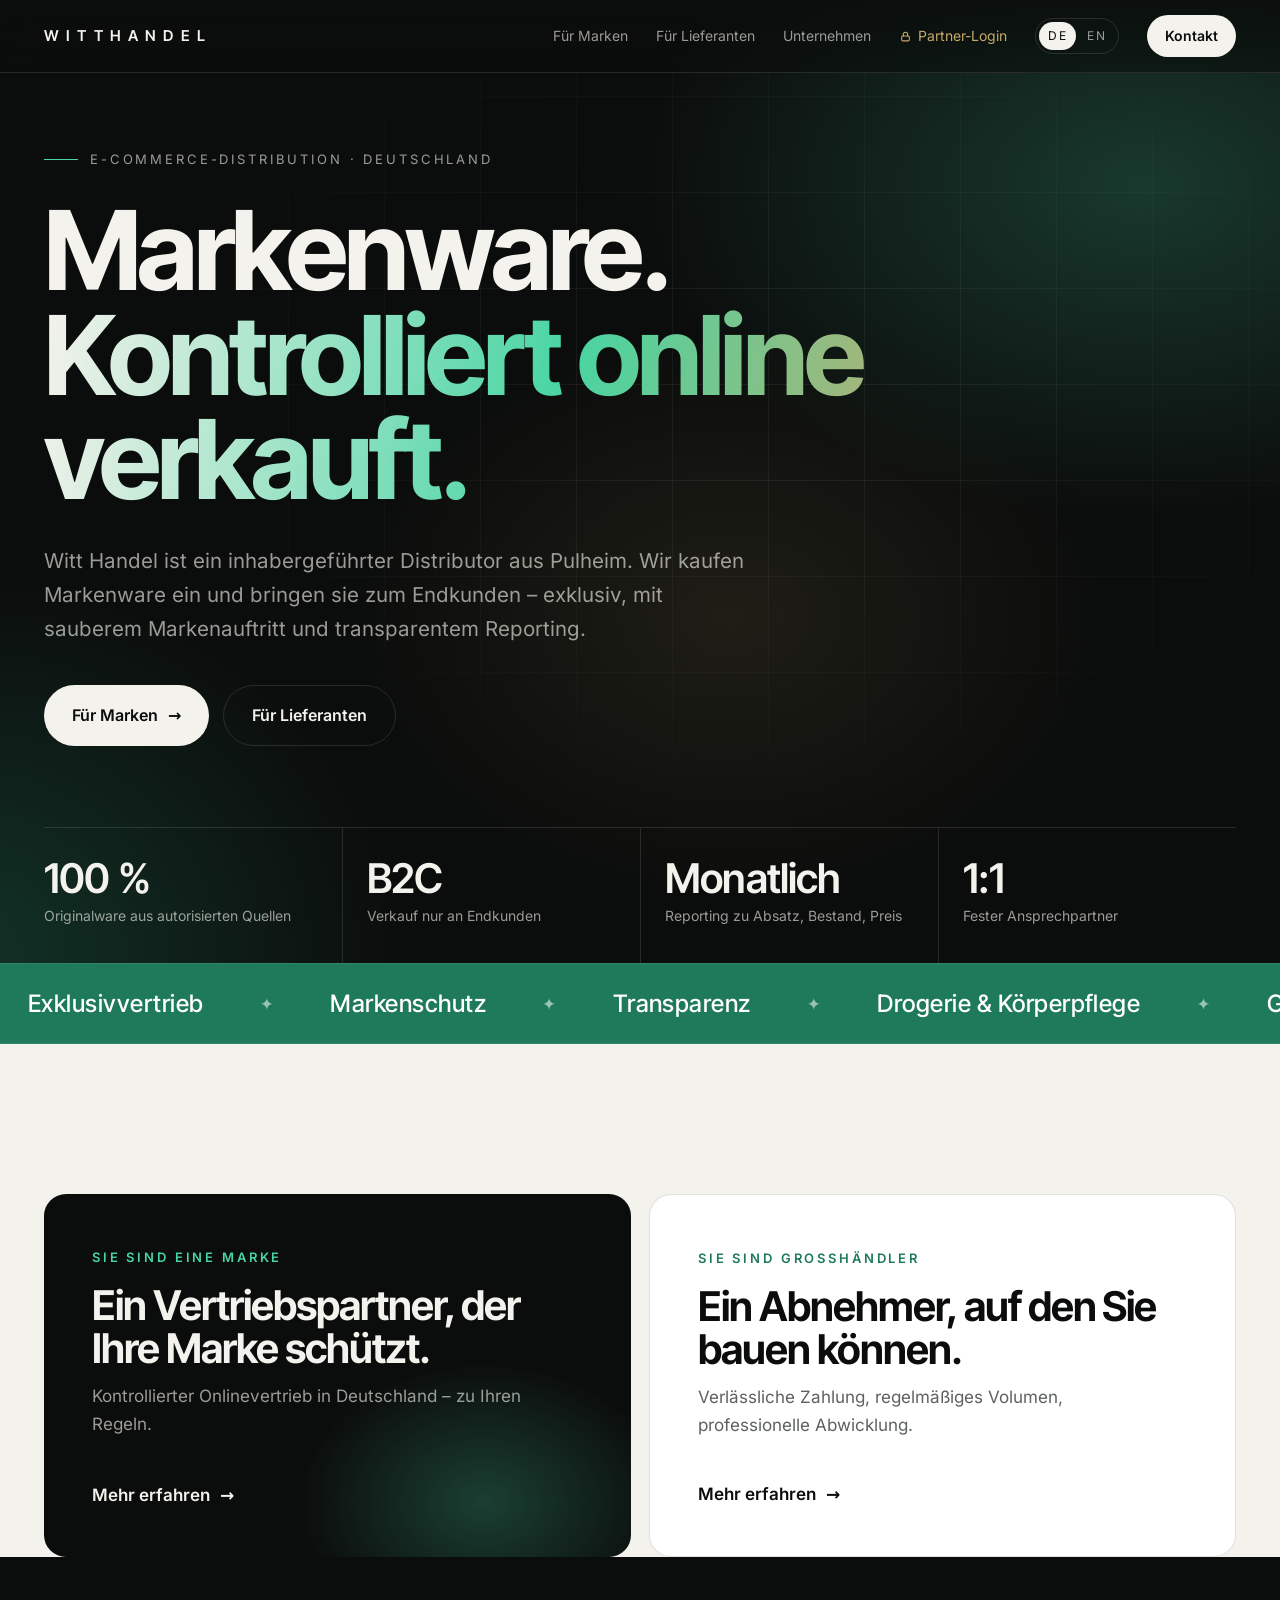
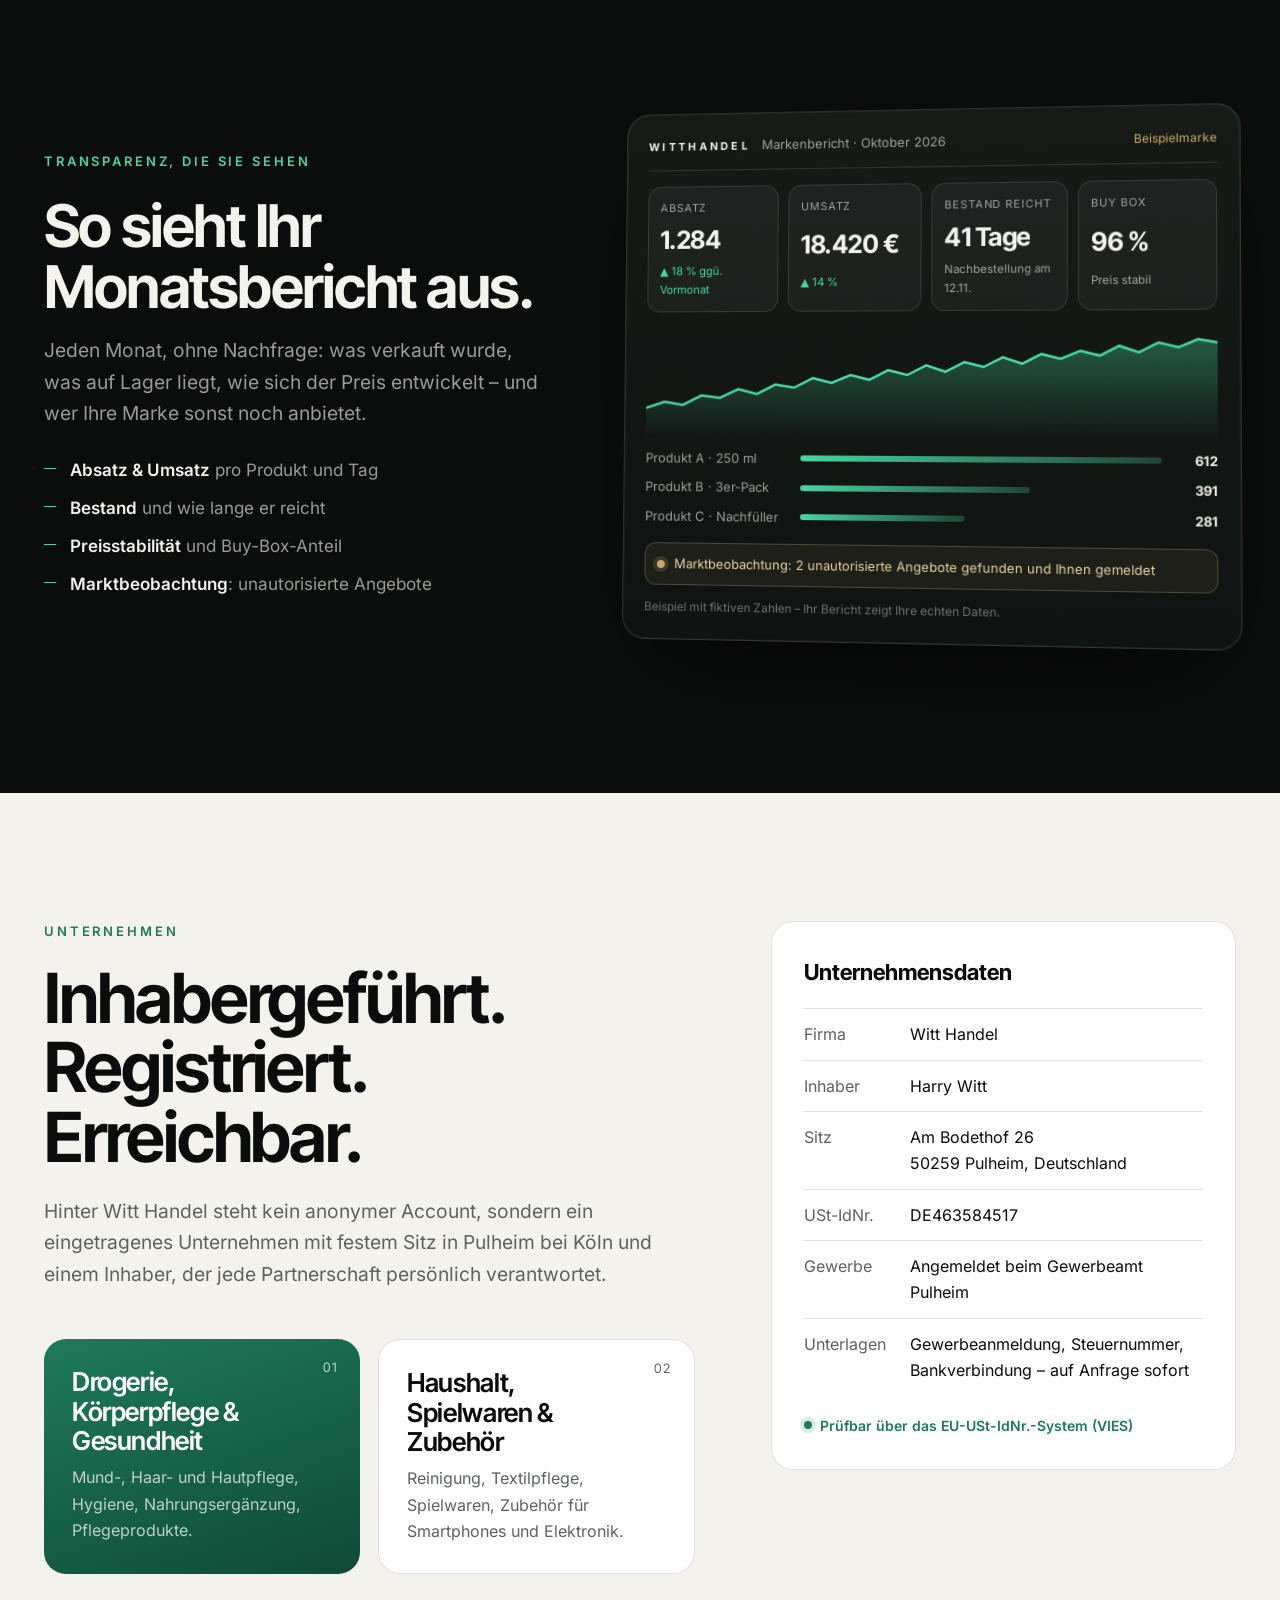
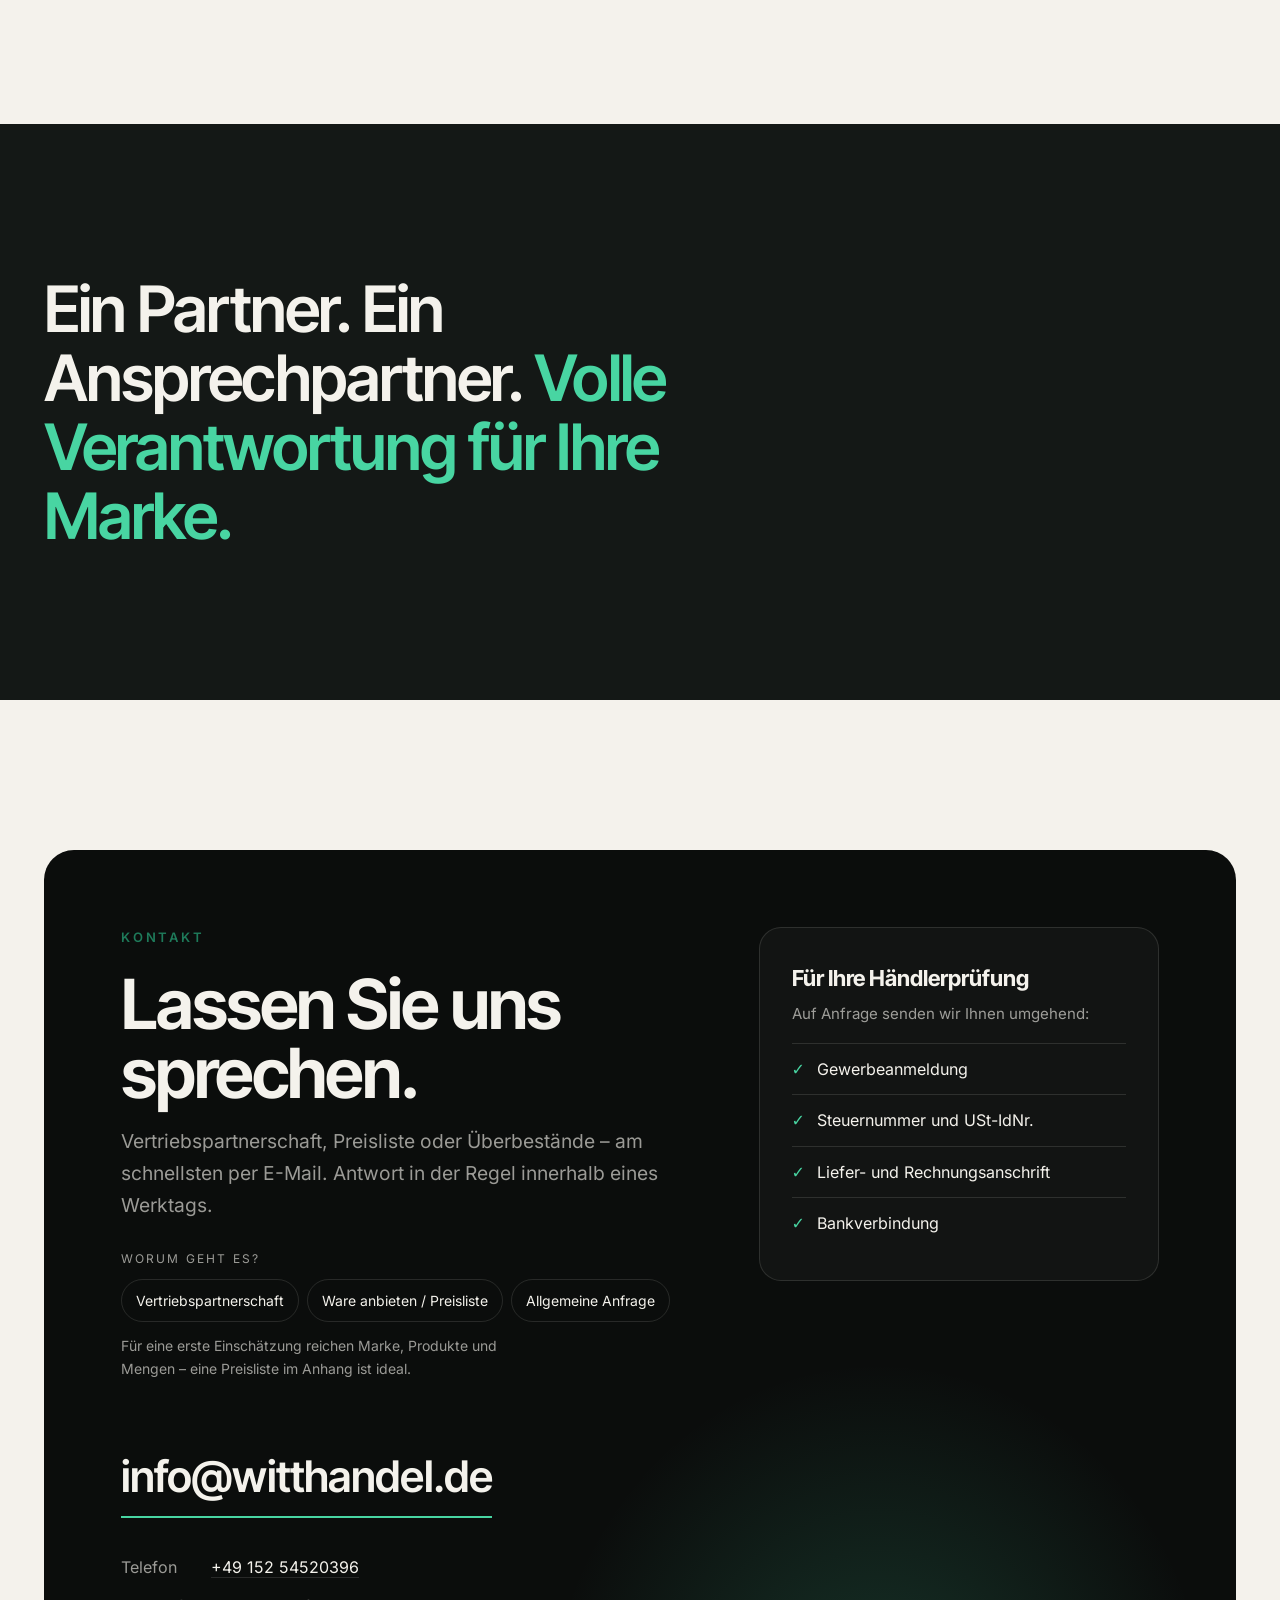
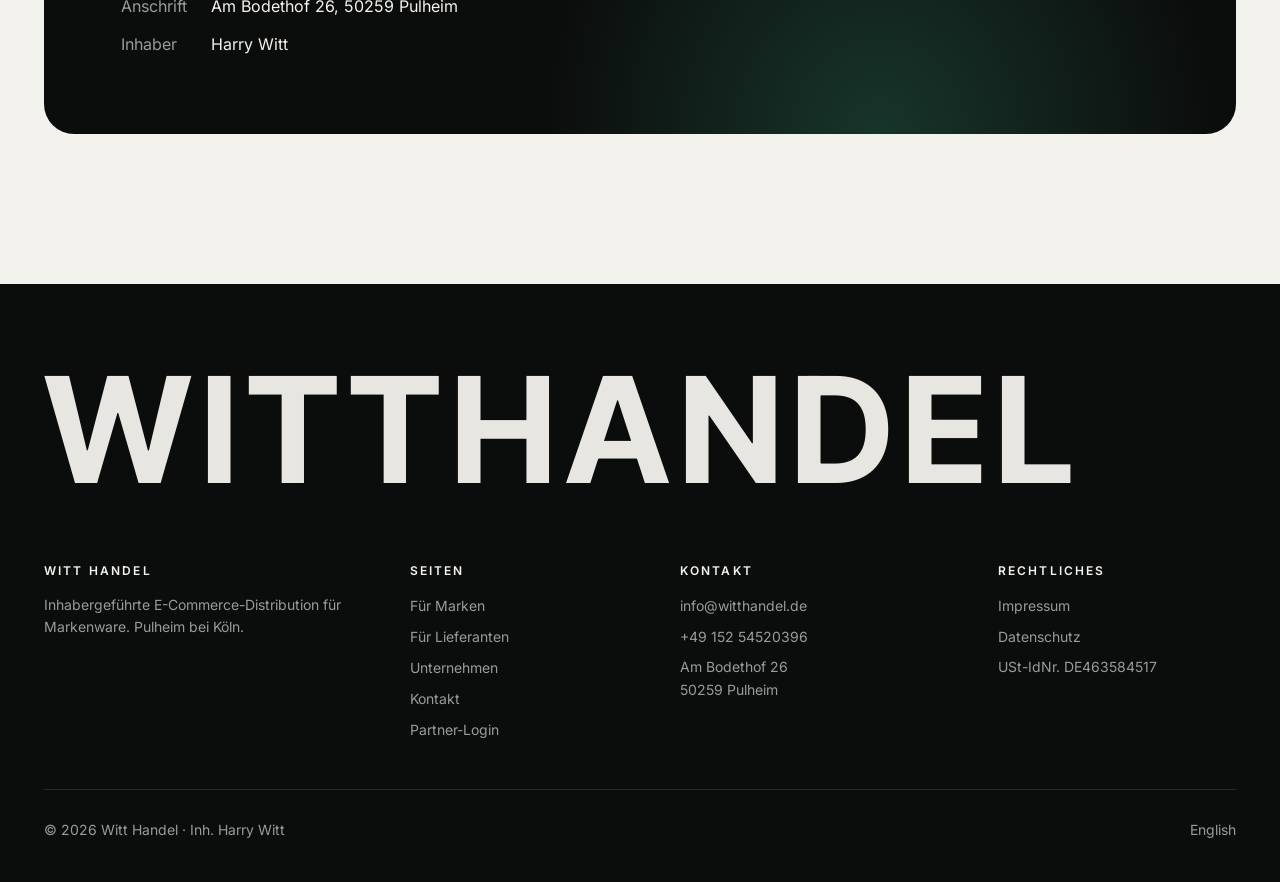
==== commit 3845e809: "Owner card left for later (Harry 27.11.2026) Co-Authored-By: Claude Opus 5.5 <noreply@anthropic.com>" ====
--- a/index.html
+++ b/index.html
@@ -126,10 +126,6 @@
           <p class="kicker">Unternehmen</p>
           <h2>Inhabergeführt. Registriert. Erreichbar.</h2>
           <p class="intro">Hinter Witt Handel steht kein anonymer Account, sondern ein eingetragenes Unternehmen mit festem Sitz in Pulheim bei Köln und einem Inhaber, der jede Partnerschaft persönlich verantwortet.</p>
-          <figure class="owner">
-            <div class="owner-pic" aria-hidden="true">HW</div>
-            <blockquote>„Ich prüfe jede Partnerschaft persönlich – und ich bin der, den Sie anrufen.“<cite>Harry Witt, Inhaber</cite></blockquote>
-          </figure>
           <div class="tiles two" style="margin-top: 48px">
             <div class="tile feature" style="min-height: 220px"><span class="num">01</span><div><h3>Drogerie, Körperpflege &amp; Gesundheit</h3><p>Mund-, Haar- und Hautpflege, Hygiene, Nahrungsergänzung, Pflegeprodukte.</p></div></div>
             <div class="tile" style="min-height: 220px"><span class="num">02</span><div><h3>Haushalt, Spielwaren &amp; Zubehör</h3><p>Reinigung, Textilpflege, Spielwaren, Zubehör für Smartphones und Elektronik.</p></div></div>
--- a/style.css
+++ b/style.css
@@ -403,7 +403,7 @@
 nav.main .partner-login:hover { color: var(--on-dark); }
 nav.main .partner-login .lock { flex: none; }
 
-/* ---------- 27.11.2026: sphere, proof, owner, tighter phone ---------- */
+/* ---------- 27.11.2026: sphere, proof, tighter phone ---------- */
 canvas.hero-orb { position: absolute; z-index: 0; right: max(-60px, calc(50% - 700px)); top: 50%; transform: translateY(-54%);
   width: min(46vw, 640px); aspect-ratio: 1; pointer-events: none; }
 .hero .wrap { position: relative; z-index: 1; }
@@ -442,18 +442,12 @@
 @media (max-width: 900px) { .proof-grid { grid-template-columns: 1fr; } .report { transform: none; } }
 @media (max-width: 560px) { .r-kpis { grid-template-columns: 1fr 1fr; } .r-rows div { grid-template-columns: 110px 1fr 36px; font-size: 12px; } .report { padding: 16px; } }
 
-.owner { display: flex; align-items: center; gap: 18px; margin: 34px 0 0; padding: 18px 20px; border-radius: 20px; background: var(--white); border: 1px solid var(--line); max-width: 560px; }
-.owner-pic { width: 72px; height: 72px; flex: none; border-radius: 50%; display: grid; place-items: center; font: 700 22px var(--display); letter-spacing: .04em;
-  color: var(--on-dark); background: radial-gradient(circle at 30% 25%, #2a8f6a, #0f3a2b); box-shadow: 0 0 0 3px var(--paper), 0 0 0 4px rgba(30,122,90,.4); }
-.owner blockquote { margin: 0; font-family: var(--display); font-size: 18px; line-height: 1.35; letter-spacing: -.01em; }
-.owner cite { display: block; margin-top: 6px; font: 500 13px var(--body); color: var(--muted); font-style: normal; }
 
 @media (max-width: 600px) {
   section { padding: 64px 0; }
   .hero { min-height: auto; padding-bottom: 8px; }
   .eyebrow { font-size: 11px; letter-spacing: .14em; }
   .statement { padding: 56px 0; } .statement p.big { font-size: 30px; }
-  .owner { padding: 14px; gap: 14px; } .owner-pic { width: 56px; height: 56px; font-size: 18px; } .owner blockquote { font-size: 16px; }
 }
 @media (max-width: 860px) { canvas.hero-orb { width: 300px; right: -120px; top: 70px; opacity: .32; } }
 @media (max-width: 600px) { .eyebrow { white-space: nowrap; font-size: 10.5px; letter-spacing: .1em; gap: 10px; } .eyebrow::before { width: 22px; }
